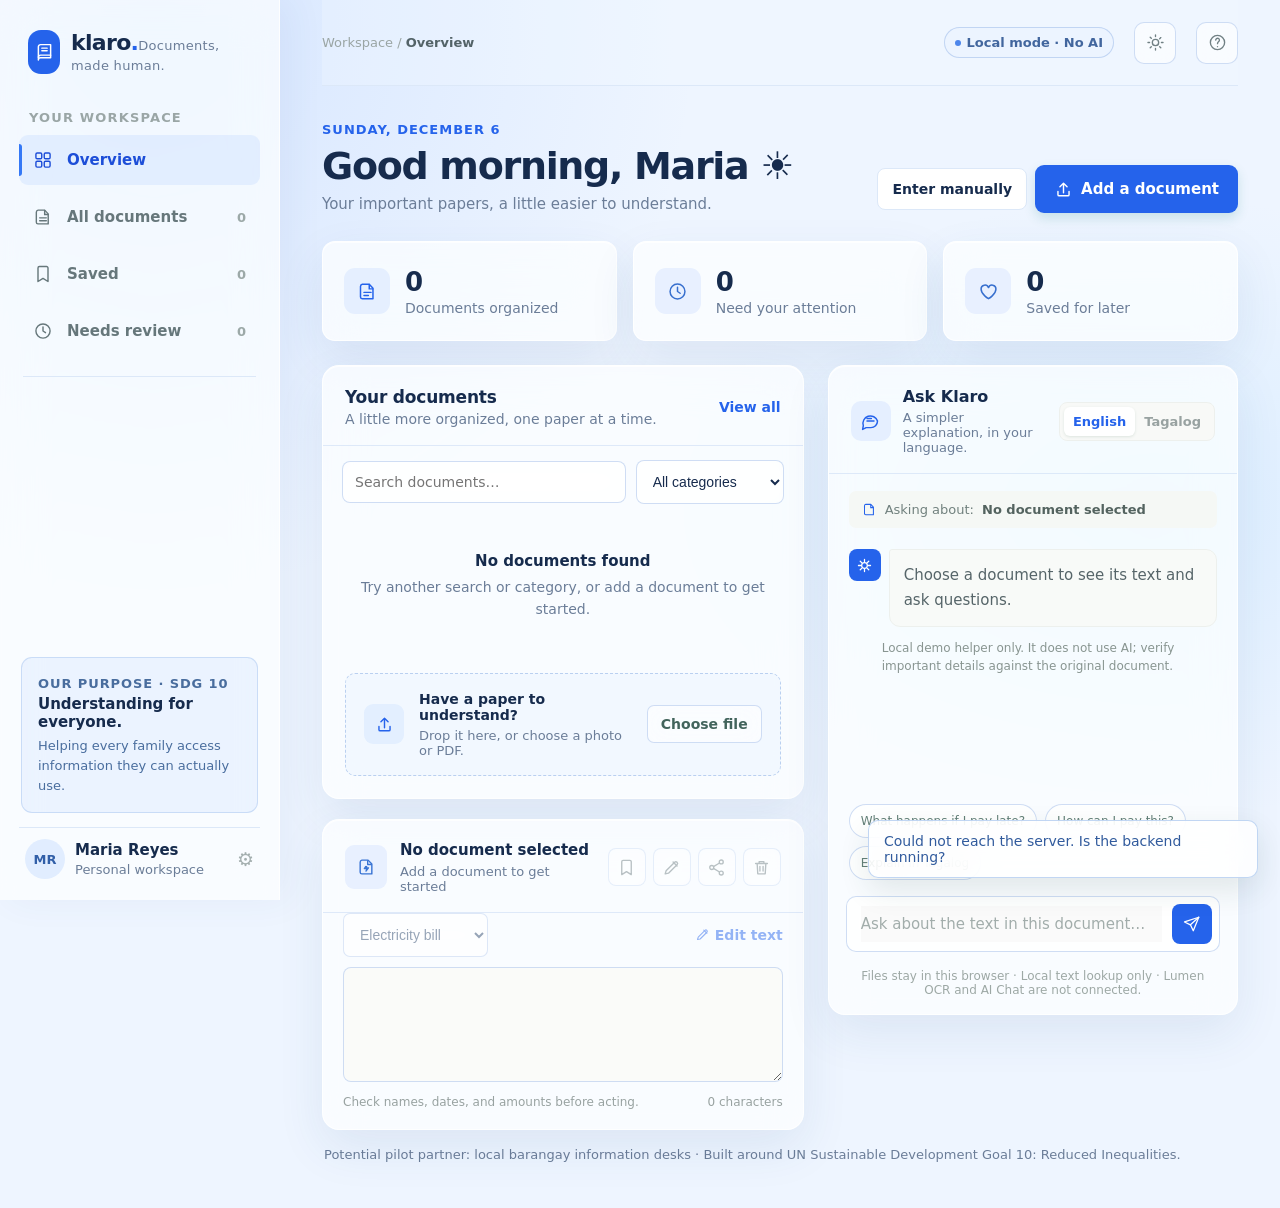
==== backend/src/main/resources/static/index.html @ 4cce403b "read uploaded receipts with Lumen OCR" ====
<!doctype html>
<html lang="en">
<head>
  <meta charset="utf-8">
  <meta name="viewport" content="width=device-width, initial-scale=1">
  <meta name="theme-color" content="#eef5ff">
  <title>Klaro — make every document make sense</title>
  <link rel="stylesheet" href="styles.css">
</head>
<body>
  <div class="app-shell">
    <aside class="sidebar" aria-label="Main navigation">
      <a class="brand" href="#" aria-label="Klaro home">
        <span class="brand-mark" aria-hidden="true">
          <svg width="21" height="21" viewBox="0 0 24 24" fill="none"><path d="M5 5.5A2.5 2.5 0 0 1 7.5 3H19v15H7.5A2.5 2.5 0 0 0 5 20.5v-15Z" stroke="currentColor" stroke-width="1.7" stroke-linejoin="round"/><path d="M5 17.5A2.5 2.5 0 0 1 7.5 15H19M9 7h6M9 10h6" stroke="currentColor" stroke-width="1.7" stroke-linecap="round"/></svg>
        </span>
        <span class="brand-copy"><span class="brand-name">klaro<span>.</span></span><span class="brand-tag">Documents, made human.</span></span>
      </a>
      <p class="workspace-label">Your workspace</p>
      <nav class="nav" aria-label="Workspace navigation">
        <button type="button" class="nav-item active" data-view="Overview" data-route="overview" aria-label="Overview" title="Overview" aria-current="page"><svg viewBox="0 0 24 24" fill="none" aria-hidden="true"><rect x="3.5" y="3.5" width="7" height="7" rx="1.5" stroke="currentColor" stroke-width="1.7"/><rect x="13.5" y="3.5" width="7" height="7" rx="1.5" stroke="currentColor" stroke-width="1.7"/><rect x="3.5" y="13.5" width="7" height="7" rx="1.5" stroke="currentColor" stroke-width="1.7"/><rect x="13.5" y="13.5" width="7" height="7" rx="1.5" stroke="currentColor" stroke-width="1.7"/></svg><span class="nav-label">Overview</span></button>
        <button type="button" class="nav-item" data-view="All documents" data-route="documents" aria-label="All documents" title="All documents"><svg viewBox="0 0 24 24" fill="none" aria-hidden="true"><path d="M6 3.75h8l4.25 4.5v12H6a2 2 0 0 1-2-2v-12a2.5 2.5 0 0 1 2-2.5Z" stroke="currentColor" stroke-width="1.7" stroke-linejoin="round"/><path d="M14 4v5h4M8 13h8M8 16.5h8" stroke="currentColor" stroke-width="1.7" stroke-linecap="round"/></svg><span class="nav-label">All documents</span><span class="nav-count" id="nav-count">4</span></button>
        <button type="button" class="nav-item" data-view="Saved" data-route="saved" aria-label="Saved documents" title="Saved documents"><svg viewBox="0 0 24 24" fill="none" aria-hidden="true"><path d="M6 4.75A1.75 1.75 0 0 1 7.75 3h8.5A1.75 1.75 0 0 1 18 4.75V21l-6-3.75L6 21V4.75Z" stroke="currentColor" stroke-width="1.7" stroke-linejoin="round"/></svg><span class="nav-label">Saved</span><span class="nav-count" id="saved-nav-count">0</span></button>
        <button type="button" class="nav-item" data-view="Needs review" data-route="review" aria-label="Documents needing review" title="Needs review"><svg viewBox="0 0 24 24" fill="none" aria-hidden="true"><circle cx="12" cy="12" r="8.5" stroke="currentColor" stroke-width="1.7"/><path d="M12 7v5l3 2" stroke="currentColor" stroke-width="1.7" stroke-linecap="round" stroke-linejoin="round"/></svg><span class="nav-label">Needs review</span><span class="nav-count" id="review-nav-count">1</span></button>
      </nav>
      <div class="sidebar-divider"></div>
      <div class="sidebar-spacer"></div>
      <div class="sdg-card"><p class="sdg-kicker">Our purpose · SDG 10</p><strong>Understanding for everyone.</strong><p>Helping every family access information they can actually use.</p></div>
      <button class="profile" id="profile-button" type="button" aria-label="Local storage and privacy settings" title="Local storage and privacy settings">
        <div class="avatar" aria-hidden="true">MR</div>
        <div class="profile-copy"><div class="profile-name">Maria Reyes</div><div class="profile-caption">Personal workspace</div></div>
        <span class="profile-more" aria-hidden="true">⚙</span>
      </button>
    </aside>

    <main class="main">
      <header class="topbar">
        <div class="breadcrumbs">Workspace <span aria-hidden="true">/</span> <b id="breadcrumb-current">Overview</b></div>
        <div class="top-actions">
          <span class="demo-badge"><span class="demo-dot"></span> Local mode · No AI</span>
          <button class="icon-button" id="theme-toggle" aria-label="Switch to dark mode" title="Switch to dark mode">
            <svg class="theme-icon moon-icon" viewBox="0 0 24 24" fill="none" aria-hidden="true"><path d="M20.2 15.1A8.5 8.5 0 0 1 8.9 3.8 8.5 8.5 0 1 0 20.2 15.1Z" stroke="currentColor" stroke-width="1.7" stroke-linecap="round" stroke-linejoin="round"/></svg>
            <svg class="theme-icon sun-icon" viewBox="0 0 24 24" fill="none" aria-hidden="true"><circle cx="12" cy="12" r="4" stroke="currentColor" stroke-width="1.7"/><path d="M12 2.5v2m0 15v2m9.5-9.5h-2m-15 0h-2m16.2-6.2-1.4 1.4M6.7 17.3l-1.4 1.4m13.4 0-1.4-1.4M6.7 6.7 5.3 5.3" stroke="currentColor" stroke-width="1.7" stroke-linecap="round"/></svg>
          </button>
          <button class="icon-button" id="help-button" aria-label="Help and information" title="About this demo">
            <svg viewBox="0 0 24 24" fill="none"><circle cx="12" cy="12" r="9" stroke="currentColor" stroke-width="1.7"/><path d="M9.7 9a2.35 2.35 0 1 1 3.9 1.77c-1.1.96-1.6 1.36-1.6 2.73M12 17.2v.1" stroke="currentColor" stroke-width="1.7" stroke-linecap="round"/></svg>
          </button>
        </div>
      </header>

      <div class="content">
        <section class="welcome">
          <div>
            <p class="eyebrow" id="today-label"></p>
            <h1><span id="greeting-text">Welcome back, Maria</span> <span id="greeting-icon" aria-hidden="true">☀️</span></h1>
            <p class="welcome-copy">Your important papers, a little easier to understand.</p>
          </div>
          <div class="welcome-actions">
            <button class="secondary-button" id="manual-entry-open" type="button">Enter manually</button>
            <button class="primary-button" id="upload-top"><svg viewBox="0 0 24 24" fill="none"><path d="M12 16V4m0 0L7.5 8.5M12 4l4.5 4.5M5 14.5v4A1.5 1.5 0 0 0 6.5 20h11a1.5 1.5 0 0 0 1.5-1.5v-4" stroke="currentColor" stroke-width="1.8" stroke-linecap="round" stroke-linejoin="round"/></svg> Add a document</button>
          </div>
        </section>

        <section class="page-header" id="page-header" hidden aria-labelledby="page-title">
          <div class="page-heading">
            <p class="eyebrow" id="page-kicker">Your workspace</p>
            <h1 id="page-title">All documents</h1>
            <p class="page-description" id="page-description"></p>
          </div>
          <button class="primary-button page-header-action" id="page-upload" type="button"><svg viewBox="0 0 24 24" fill="none" aria-hidden="true"><path d="M12 16V4m0 0L7.5 8.5M12 4l4.5 4.5M5 14.5v4A1.5 1.5 0 0 0 6.5 20h11a1.5 1.5 0 0 0 1.5-1.5v-4" stroke="currentColor" stroke-width="1.8" stroke-linecap="round" stroke-linejoin="round"/></svg> Add document</button>
        </section>

        <section class="overview" id="overview-stats" aria-label="Document overview">
          <button type="button" class="stat-card" data-stat-view="All documents" aria-label="Show all documents"><div class="stat-icon"><svg viewBox="0 0 24 24" fill="none"><path d="M6 3.75h8l4.25 4.5v12H6a2 2 0 0 1-2-2v-12a2.5 2.5 0 0 1 2-2.5Z" stroke="currentColor" stroke-width="1.7" stroke-linejoin="round"/><path d="M14 4v5h4M8 13h8M8 16.5h5" stroke="currentColor" stroke-width="1.7" stroke-linecap="round"/></svg></div><div><div class="stat-number" id="stat-documents">4</div><div class="stat-label">Documents organized</div></div></button>
          <button type="button" class="stat-card" data-stat-view="Needs review" aria-label="Show documents needing review"><div class="stat-icon amber"><svg viewBox="0 0 24 24" fill="none"><circle cx="12" cy="12" r="8.5" stroke="currentColor" stroke-width="1.7"/><path d="M12 7v5l3 2" stroke="currentColor" stroke-width="1.7" stroke-linecap="round" stroke-linejoin="round"/></svg></div><div><div class="stat-number" id="stat-review">1</div><div class="stat-label">Need your attention</div></div></button>
          <button type="button" class="stat-card" data-stat-view="Saved" aria-label="Show saved documents"><div class="stat-icon rose"><svg viewBox="0 0 24 24" fill="none"><path d="M12 20.25s-8.5-4.9-8.5-11.1a4.4 4.4 0 0 1 8.5-1.6 4.4 4.4 0 0 1 8.5 1.6c0 6.2-8.5 11.1-8.5 11.1Z" stroke="currentColor" stroke-width="1.7" stroke-linejoin="round"/></svg></div><div><div class="stat-number" id="stat-saved">0</div><div class="stat-label">Saved for later</div></div></button>
        </section>

        <div class="workspace" id="workspace" data-view="Overview">
          <section aria-label="Your recent documents">
            <article class="panel">
              <div class="panel-header">
                <div><h2 class="panel-title" id="list-title">Your documents</h2><p class="panel-subtitle" id="list-subtitle">A little more organized, one paper at a time.</p></div>
                <button class="text-button" id="view-all">Clear filters <span aria-hidden="true">↺</span></button>
              </div>
              <div class="document-tools">
                <label class="visually-hidden" for="document-search">Search your documents</label>
                <input class="document-search" id="document-search" type="search" placeholder="Search documents…">
                <label class="visually-hidden" for="category-filter">Filter by category</label>
                <select class="category-filter" id="category-filter"><option value="">All categories</option><option>Electricity bill</option><option>School form</option><option>Medical note</option><option>Barangay notice</option><option>Other</option></select>
              </div>
              <div class="document-list" id="document-list">
                <button class="document-row selected" data-document="electric" aria-pressed="true">
                  <span class="file-icon"><svg viewBox="0 0 24 24" fill="none"><path d="M7 3.75h7.5L19 8.5v11.75H7A2 2 0 0 1 5 18.25v-12a2.5 2.5 0 0 1 2-2.5Z" stroke="currentColor" stroke-width="1.7" stroke-linejoin="round"/><path d="M14 4v5h5M12 11l-2 3h3l-1 3 3-4h-3l1-2" stroke="currentColor" stroke-width="1.6" stroke-linejoin="round"/></svg></span>
                  <span class="document-main"><span class="document-name">Meralco_bill_Oct.pdf</span><span class="document-meta">Electricity bill · Oct 28, 2026</span></span>
                  <span class="doc-status"><svg viewBox="0 0 16 16" fill="none"><path d="m3.5 8 3 3 6-6" stroke="currentColor" stroke-width="1.7" stroke-linecap="round" stroke-linejoin="round"/></svg> Understood</span>
                </button>
                <button class="document-row" data-document="school" aria-pressed="false">
                  <span class="file-icon blue"><svg viewBox="0 0 24 24" fill="none"><path d="M7 3.75h7.5L19 8.5v11.75H7A2 2 0 0 1 5 18.25v-12a2.5 2.5 0 0 1 2-2.5Z" stroke="currentColor" stroke-width="1.7" stroke-linejoin="round"/><path d="M14 4v5h5M8.5 12.5h7M8.5 16h7" stroke="currentColor" stroke-width="1.6" stroke-linecap="round"/></svg></span>
                  <span class="document-main"><span class="document-name">School_enrollment_form.jpg</span><span class="document-meta">School form · Oct 21, 2026</span></span>
                  <span class="doc-status pending">Review text</span>
                </button>
                <button class="document-row" data-document="medicine" aria-pressed="false">
                  <span class="file-icon gold"><svg viewBox="0 0 24 24" fill="none"><path d="M7 3.75h7.5L19 8.5v11.75H7A2 2 0 0 1 5 18.25v-12a2.5 2.5 0 0 1 2-2.5Z" stroke="currentColor" stroke-width="1.7" stroke-linejoin="round"/><path d="M14 4v5h5M12 11v6M9 14h6" stroke="currentColor" stroke-width="1.6" stroke-linecap="round"/></svg></span>
                  <span class="document-main"><span class="document-name">Reseta_Nanay.jpg</span><span class="document-meta">Medical note · Oct 17, 2026</span></span>
                  <span class="doc-status"><svg viewBox="0 0 16 16" fill="none"><path d="m3.5 8 3 3 6-6" stroke="currentColor" stroke-width="1.7" stroke-linecap="round" stroke-linejoin="round"/></svg> Understood</span>
                </button>
                <button class="document-row" data-document="barangay" aria-pressed="false">
                  <span class="file-icon green"><svg viewBox="0 0 24 24" fill="none"><path d="M7 3.75h7.5L19 8.5v11.75H7A2 2 0 0 1 5 18.25v-12a2.5 2.5 0 0 1 2-2.5Z" stroke="currentColor" stroke-width="1.7" stroke-linejoin="round"/><path d="M14 4v5h5M8.5 12.5h7M8.5 16h7" stroke="currentColor" stroke-width="1.6" stroke-linecap="round"/></svg></span>
                  <span class="document-main"><span class="document-name">Barangay_clearance_requirements.pdf</span><span class="document-meta">Barangay notice · Oct 12, 2026</span></span>
                  <span class="doc-status"><svg viewBox="0 0 16 16" fill="none"><path d="m3.5 8 3 3 6-6" stroke="currentColor" stroke-width="1.7" stroke-linecap="round" stroke-linejoin="round"/></svg> Understood</span>
                </button>
              </div>
              <div class="upload-box" id="drop-zone">
                <span class="upload-symbol"><svg viewBox="0 0 24 24" fill="none"><path d="M12 16V4m0 0L7.5 8.5M12 4l4.5 4.5M5 14.5v4A1.5 1.5 0 0 0 6.5 20h11a1.5 1.5 0 0 0 1.5-1.5v-4" stroke="currentColor" stroke-width="1.8" stroke-linecap="round" stroke-linejoin="round"/></svg></span>
                <span class="upload-copy"><strong>Have a paper to understand?</strong><span>Drop it here, or choose a photo or PDF.</span></span>
                <button class="small-button" id="choose-file">Choose file</button>
                <input class="visually-hidden" id="file-input" type="file" accept="image/*,.pdf,application/pdf,.txt,text/plain">
              </div>
            </article>

            <article class="panel detail-card">
              <div class="panel-header">
                <div class="detail-heading"><span class="file-icon"><svg viewBox="0 0 24 24" fill="none"><path d="M7 3.75h7.5L19 8.5v11.75H7A2 2 0 0 1 5 18.25v-12a2.5 2.5 0 0 1 2-2.5Z" stroke="currentColor" stroke-width="1.7" stroke-linejoin="round"/><path d="M14 4v5h5M12 11l-2 3h3l-1 3 3-4h-3l1-2" stroke="currentColor" stroke-width="1.6" stroke-linejoin="round"/></svg></span><span><span class="detail-title" id="detail-title">Meralco_bill_Oct.pdf</span><span class="detail-kind" id="detail-kind">Electricity bill · Added Oct 28</span></span></div>
                <div class="detail-actions">
                  <button class="icon-button" id="save-doc" aria-label="Save document" title="Save document"><svg viewBox="0 0 24 24" fill="none"><path d="M6 4.75A1.75 1.75 0 0 1 7.75 3h8.5A1.75 1.75 0 0 1 18 4.75V21l-6-3.75L6 21V4.75Z" stroke="currentColor" stroke-width="1.7" stroke-linejoin="round"/></svg></button>
                  <button class="icon-button" id="rename-doc" aria-label="Rename document" title="Rename document"><svg viewBox="0 0 24 24" fill="none"><path d="m14 5 5 5M4 20l4.2-.8L19 8.4a2.1 2.1 0 0 0-3-3L5.2 16.2 4 20Z" stroke="currentColor" stroke-width="1.7" stroke-linecap="round" stroke-linejoin="round"/></svg></button>
                  <button class="icon-button" id="share-doc" aria-label="Share document" title="Share document"><svg viewBox="0 0 24 24" fill="none"><circle cx="18" cy="5" r="2.5" stroke="currentColor" stroke-width="1.7"/><circle cx="6" cy="12" r="2.5" stroke="currentColor" stroke-width="1.7"/><circle cx="18" cy="19" r="2.5" stroke="currentColor" stroke-width="1.7"/><path d="m8.2 10.8 7.6-4.5M8.2 13.2l7.6 4.5" stroke="currentColor" stroke-width="1.7"/></svg></button>
                  <button class="icon-button" id="delete-doc" aria-label="Delete document" title="Delete document"><svg viewBox="0 0 24 24" fill="none"><path d="M4.5 7h15M9 7V4.5h6V7m2.5 0-.8 13H7.3L6.5 7m3.5 3.5v6m4-6v6" stroke="currentColor" stroke-width="1.7" stroke-linecap="round" stroke-linejoin="round"/></svg></button>
                </div>
              </div>
              <div class="doc-preview" id="sample-preview" aria-label="Sample electricity bill preview">
                <div class="doc-caption"><span>Document preview</span><span class="review-tag"><svg viewBox="0 0 16 16" fill="none"><path d="m3.5 8 3 3 6-6" stroke="currentColor" stroke-width="1.7" stroke-linecap="round" stroke-linejoin="round"/></svg> Text checked</span></div>
                <div class="paper-brand">MERALCO</div>
                <div class="paper-title">Statement of Account</div>
                <div class="paper-subtitle">Residential service · Billing period Oct 01–Oct 28, 2026</div>
                <div class="paper-rule"></div>
                <div class="paper-row"><span>Account name</span><strong>Maria Reyes</strong></div>
                <div class="paper-row"><span>Service address</span><strong>Quezon City, Metro Manila</strong></div>
                <div class="paper-row"><span>Due date</span><strong>November 18, 2026</strong></div>
                <div class="paper-rule"></div>
                <div class="paper-subtitle">Total amount due</div>
                <div class="paper-amount">₱2,486.50</div>
                <div class="paper-note">Please pay on or before the due date to avoid a late payment charge.</div>
              </div>
              <div class="file-preview" id="file-preview"></div>
              <div class="extracted">
                <div class="extracted-head"><label class="visually-hidden" for="doc-category">Document category</label><select class="category-editor" id="doc-category"><option>Electricity bill</option><option>School form</option><option>Medical note</option><option>Barangay notice</option><option>Other</option></select><button class="edit-button" id="edit-ocr"><svg viewBox="0 0 24 24" fill="none"><path d="m14 5 5 5M4 20l4.2-.8L19 8.4a2.1 2.1 0 0 0-3-3L5.2 16.2 4 20Z" stroke="currentColor" stroke-width="1.7" stroke-linecap="round" stroke-linejoin="round"/></svg> Edit text</button></div>
                <textarea class="ocr-text" id="ocr-text" readonly aria-label="Extracted document text">Meralco — Statement of Account
Billing period: Oct 01–Oct 28, 2026
Total amount due: ₱2,486.50
Payment due: November 18, 2026
Account holder: Maria Reyes, Quezon City</textarea>
                <div class="ocr-footer"><span>Check names, dates, and amounts before acting.</span><span id="char-count">143 characters</span></div>
              </div>
            </article>
          </section>

          <section aria-label="Ask about this document">
            <article class="panel chat-card">
              <div class="panel-header">
                <div class="chat-heading"><span class="chat-header-icon"><svg viewBox="0 0 24 24" fill="none"><path d="M20 11.5a7.5 7.5 0 0 1-7.5 7.5H7l-4 2 .8-4.2A7.5 7.5 0 1 1 20 11.5Z" stroke="currentColor" stroke-width="1.7" stroke-linejoin="round"/><path d="M8 11.5h8M8 8.5h5" stroke="currentColor" stroke-width="1.7" stroke-linecap="round"/></svg></span><span><span class="chat-title">Ask Klaro</span><span class="chat-caption">A simpler explanation, in your language.</span></span></div>
                <div class="language-switch" role="group" aria-label="Answer language"><button class="active" data-language="en" aria-pressed="true">English</button><button data-language="tl" aria-pressed="false">Tagalog</button></div>
              </div>
              <div class="chat-context"><svg viewBox="0 0 24 24" fill="none"><path d="M6 3.75h8l4.25 4.5v12H6a2 2 0 0 1-2-2v-12a2.5 2.5 0 0 1 2-2.5Z" stroke="currentColor" stroke-width="1.7" stroke-linejoin="round"/><path d="M14 4v5h4" stroke="currentColor" stroke-width="1.7"/></svg> Asking about: <strong id="chat-document">Meralco_bill_Oct.pdf</strong></div>
              <div class="chat-messages" id="chat-messages" aria-live="polite">
                <div class="assistant-row"><span class="mini-assistant"><svg viewBox="0 0 24 24" fill="none"><path d="M12 3.5v3M12 17.5v3M3.5 12h3M17.5 12h3M6 6l2 2m8 8 2 2m0-12-2 2m-8 8-2 2" stroke="currentColor" stroke-width="1.8" stroke-linecap="round"/><circle cx="12" cy="12" r="4" stroke="currentColor" stroke-width="1.8"/></svg></span><div class="message" id="greeting-message"><strong>Here’s the short version:</strong> Your electricity bill is <strong>₱2,486.50</strong>, and it needs to be paid by <strong>November 18</strong>.<ul><li>Pay by the due date to avoid a late charge.</li><li>If the amount looks wrong, compare it with your meter reading or contact Meralco.</li></ul><div class="message-time">Based on the text we read · 9:42 AM</div></div></div>
                <div class="confidence-note"><svg viewBox="0 0 16 16" fill="none"><circle cx="8" cy="8" r="6.25" stroke="currentColor" stroke-width="1.3"/><path d="M8 7v3.5M8 5.1v.1" stroke="currentColor" stroke-width="1.4" stroke-linecap="round"/></svg><span>AI can make mistakes. Check the original document before paying or sharing personal information.</span></div>
              </div>
              <div class="suggestions" id="suggestions"><button class="suggestion">What happens if I pay late?</button><button class="suggestion">How can I pay this?</button><button class="suggestion">Explain in Tagalog</button></div>
              <form class="chat-form" id="chat-form">
                <label class="visually-hidden" for="chat-input">Ask a question about this document</label>
                <input class="chat-input" id="chat-input" type="text" placeholder="Ask anything about this document…" autocomplete="off">
                <button class="send-button" type="submit" aria-label="Send question"><svg viewBox="0 0 24 24" fill="none"><path d="m21 3-7.3 18-3.8-7.9L2 9.3 21 3Z" stroke="currentColor" stroke-width="1.7" stroke-linejoin="round"/><path d="M9.9 13.1 21 3" stroke="currentColor" stroke-width="1.7" stroke-linecap="round"/></svg></button>
              </form>
              <p class="privacy-note">Files stay in this browser · Local text lookup only · Lumen OCR and AI Chat are not connected.</p>
            </article>
          </section>
        </div>
        <p class="purpose-note">Potential pilot partner: local barangay information desks · Built around UN Sustainable Development Goal 10: Reduced Inequalities.</p>
      </div>
    </main>
  </div>
  <dialog class="settings-dialog" id="settings-dialog" aria-labelledby="settings-title">
    <div class="settings-content">
      <button class="dialog-close" id="settings-close" type="button" aria-label="Close settings">×</button>
      <h2 class="settings-title" id="settings-title">Your privacy & settings</h2>
      <p class="settings-description">Klaro is running locally in this browser. You control what stays on this device.</p>
      <div class="settings-section"><strong>Local document library</strong><p id="storage-summary">Your documents and corrections are saved in this browser only. They are not synced to another device.</p></div>
      <div class="settings-section"><strong>AI services</strong><p>Lumen OCR and Lumen AI Chat are not connected. Uploaded photos and PDFs are previewed locally; they are not automatically read.</p></div>
      <div class="settings-actions">
        <button class="secondary-button" id="settings-theme" type="button">Switch theme</button>
        <button class="secondary-button danger" id="clear-library" type="button">Delete all local documents</button>
        <button class="secondary-button" id="settings-done" type="button">Done</button>
      </div>
    </div>
  </dialog>
  <!-- Manual entry: type in a receipt or bill and save it to the backend (see manual-entry.js) -->
  <dialog class="settings-dialog" id="entry-dialog" aria-labelledby="entry-title">
    <div class="settings-content">
      <button class="dialog-close" id="entry-close" type="button" aria-label="Close">×</button>
      <h2 class="settings-title" id="entry-title">Enter a document</h2>
      <p class="entry-note" id="entry-note" role="status" hidden></p>
      <form class="entry-form" id="entry-form" novalidate>
        <label>Type
          <select name="type">
            <option value="receipt">Receipt</option>
            <option value="bill">Utility bill</option>
          </select>
        </label>
        <label>Merchant or provider
          <input name="merchant" type="text" required autocomplete="off">
        </label>
        <label><span id="entry-date-label">Date</span>
          <input name="date" type="date" required>
        </label>
        <label>Amount (PHP)
          <input name="amount" type="number" min="0.01" step="0.01" required inputmode="decimal">
        </label>
        <fieldset id="entry-receipt-fields">
          <label>Category
            <select name="category" required></select>
          </label>
        </fieldset>
        <fieldset id="entry-bill-fields" hidden disabled>
          <label>Bill type
            <select name="billType">
              <option value="electricity">Electricity</option>
              <option value="water">Water</option>
              <option value="internet">Internet</option>
              <option value="other">Other</option>
            </select>
          </label>
          <label class="entry-check"><input name="paid" type="checkbox"> Already paid</label>
        </fieldset>
        <p class="entry-error" id="entry-error" role="alert" hidden></p>
        <div class="settings-actions">
          <button class="primary-button" type="submit">Save</button>
          <button class="secondary-button" id="entry-cancel" type="button">Cancel</button>
        </div>
      </form>
    </div>
  </dialog>
  <div class="toast" id="toast" role="status" aria-live="polite"></div>

  <script src="app.js"></script>
  <script src="manual-entry.js"></script>
</body>
</html>
---- backend/src/main/resources/static/styles.css ----
:root {
      color-scheme: light;
      --ink: #162b4d;
      --muted: #6b7d98;
      --line: #dce8f8;
      --paper: #fff;
      --canvas: #eef5ff;
      --teal: #2563eb;
      --teal-dark: #1d4ed8;
      --teal-soft: #e5efff;
      --surface-soft: #f5f8ff;
      --surface-hover: #edf4ff;
      --text-soft: #4a6080;
      --text-subtle: #8799b2;
      --border-soft: #e1eaf8;
      --lime: #d7ed9f;
      --coral: #f08c72;
      --yellow: #f5cd70;
      --shadow: 0 18px 48px rgba(35, 75, 135, .11);
      font-family: Inter, ui-sans-serif, system-ui, -apple-system, BlinkMacSystemFont, "Segoe UI", sans-serif;
    }

    * { box-sizing: border-box; }
    body { margin: 0; min-width: 320px; background: var(--canvas); color: var(--ink); }
    button, input, textarea { font: inherit; }
    button { cursor: pointer; }
    .app-shell { display: grid; grid-template-columns: 254px minmax(0, 1fr); min-height: 100vh; align-items: start; }
    .sidebar { position: sticky; top: 0; display: flex; height: 100vh; min-height: 590px; flex-direction: column; overflow-y: auto; padding: 25px 16px 16px; background: #fff; border-right: 1px solid var(--line); }
    .brand { display: flex; align-items: center; gap: 11px; padding: 0 9px; color: var(--ink); text-decoration: none; }
    .brand-mark { display: grid; width: 38px; height: 38px; place-items: center; border-radius: 13px; background: var(--teal); color: white; }
    .brand-name { font-size: 19px; font-weight: 780; letter-spacing: -.7px; }
    .brand-name span { color: var(--teal); }
    .brand-tag { margin: 3px 0 0; color: var(--muted); font-size: 10px; letter-spacing: .3px; }
    .workspace-label { margin: 32px 10px 10px; color: #9aa6a6; font-size: 10px; font-weight: 750; letter-spacing: 1.15px; text-transform: uppercase; }
    .nav { display: grid; gap: 4px; }
    .nav-item { position: relative; display: flex; width: 100%; min-height: 42px; align-items: center; gap: 12px; padding: 10px 12px; border: 0; border-radius: 9px; background: transparent; color: #66777b; text-align: left; font-size: 12px; font-weight: 620; transition: background .16s, color .16s; }
    .nav-item:hover { background: #f3f7f5; color: var(--ink); }
    .nav-item.active { background: var(--teal-soft); color: var(--teal-dark); font-weight: 720; }
    .nav-item.active::before { position: absolute; top: 9px; bottom: 9px; left: 0; width: 3px; border-radius: 0 4px 4px 0; background: var(--teal); content: ""; }
    .nav-item svg { width: 17px; height: 17px; flex: 0 0 auto; }
    .nav-count { margin-left: auto; color: #9ca9a8; font-size: 11px; font-weight: 650; }
    .sidebar-divider { height: 1px; margin: 20px 4px 0; background: var(--line); }
    .sidebar-spacer { flex: 1; }
    .sdg-card { margin: 14px 2px 14px; padding: 13px; border: 1px solid #e8eedb; border-radius: 11px; background: #f5f8ed; }
    .sdg-kicker { margin: 0 0 7px; color: #637a30; font-size: 9px; font-weight: 800; letter-spacing: .9px; text-transform: uppercase; }
    .sdg-card strong { display: block; margin-bottom: 5px; font-size: 12px; }
    .sdg-card p { margin: 0; color: #71805c; font-size: 10px; line-height: 1.55; }
    .profile { display: flex; width: 100%; min-height: 53px; align-items: center; gap: 10px; padding: 10px 6px 0; border: 0; border-top: 1px solid var(--line); background: transparent; color: var(--ink); text-align: left; }
    .profile:hover .profile-more { color: var(--teal); }
    .avatar { display: grid; width: 34px; height: 34px; flex: 0 0 auto; place-items: center; border-radius: 50%; background: #fce6d8; color: #9e5738; font-size: 11px; font-weight: 800; }
    .profile-name { font-size: 11px; font-weight: 730; }
    .profile-caption { margin-top: 3px; color: var(--muted); font-size: 10px; }
    .profile-more { margin-left: auto; color: #a4afaf; font-size: 19px; }
    .purpose-note { margin: 15px 2px 0; color: var(--muted); font-size: 9px; line-height: 1.5; }
    .main { min-width: 0; padding: 0 36px 36px; }
    .topbar { display: flex; height: 77px; align-items: center; justify-content: space-between; border-bottom: 1px solid var(--line); }
    .breadcrumbs { color: #9aa5a4; font-size: 11px; }
    .breadcrumbs b { color: #536368; font-weight: 650; }
    .top-actions { display: flex; align-items: center; gap: 17px; }
    .demo-badge { display: flex; align-items: center; gap: 6px; padding: 7px 10px; border: 1px solid #e8e9df; border-radius: 99px; background: #fffdf6; color: #887546; font-size: 10px; font-weight: 670; }
    .demo-dot { width: 6px; height: 6px; border-radius: 50%; background: #d8aa48; }
    .icon-button { display: grid; width: 35px; height: 35px; place-items: center; border: 1px solid var(--line); border-radius: 10px; background: white; color: #708084; }
    .icon-button svg { width: 16px; height: 16px; }
    .content { max-width: 1380px; margin: 0 auto; }
    .welcome { display: flex; align-items: end; justify-content: space-between; gap: 20px; padding: 29px 0 22px; }
    .page-header { display: flex; min-height: 122px; align-items: center; justify-content: space-between; gap: 18px; padding: 22px 0 21px; border-bottom: 1px solid var(--line); }
    .page-heading { min-width: 0; }
    .page-heading .eyebrow { margin-bottom: 7px; }
    .page-heading h1 { font-size: clamp(24px, 2.5vw, 30px); }
    .page-description { max-width: 580px; margin: 7px 0 0; color: var(--muted); font-size: 11px; line-height: 1.6; }
    .page-header-action { flex: 0 0 auto; }
    .welcome[hidden], .overview[hidden], .page-header[hidden] { display: none; }
    .workspace[data-view="Overview"] { margin-top: 0; }
    .eyebrow { margin: 0 0 7px; color: var(--teal); font-size: 10px; font-weight: 800; letter-spacing: 1px; text-transform: uppercase; }
    h1 { margin: 0; font-size: clamp(24px, 2.5vw, 31px); font-weight: 720; letter-spacing: -1.3px; }
    .welcome-copy { margin: 7px 0 0; color: var(--muted); font-size: 12px; }
    .primary-button { display: inline-flex; align-items: center; justify-content: center; gap: 8px; min-height: 39px; padding: 0 15px; border: 0; border-radius: 9px; background: var(--teal); color: white; font-size: 11px; font-weight: 720; box-shadow: 0 5px 12px rgba(8,124,113,.16); transition: background .2s, transform .2s; }
    .primary-button:hover { transform: translateY(-1px); background: var(--teal-dark); }
    .primary-button svg { width: 15px; height: 15px; }
    .overview { display: grid; grid-template-columns: repeat(3, minmax(0, 1fr)); gap: 13px; margin-bottom: 19px; }
    .stat-card { display: flex; min-height: 82px; align-items: center; gap: 12px; padding: 15px 17px; border: 1px solid var(--line); border-radius: 13px; background: white; color: var(--ink); text-align: left; transition: border-color .16s, transform .16s, box-shadow .16s; }
    button.stat-card:hover { transform: translateY(-2px); border-color: #b6d6c9; box-shadow: var(--shadow); }
    .stat-icon { display: grid; width: 38px; height: 38px; flex: 0 0 auto; place-items: center; border-radius: 11px; background: var(--teal-soft); color: var(--teal); }
    .stat-icon.amber { background: #fff3dc; color: #b9852d; }
    .stat-icon.rose { background: #fff0ea; color: #d77b5d; }
    .stat-icon svg { width: 18px; height: 18px; }
    .stat-number { font-size: 21px; font-weight: 750; letter-spacing: -.8px; }
    .stat-label { margin-top: 3px; color: var(--muted); font-size: 10px; }
    .workspace { display: grid; grid-template-columns: minmax(0, 1.1fr) minmax(315px, .9fr); gap: 18px; align-items: start; }
    .panel { min-width: 0; overflow: hidden; border: 1px solid var(--line); border-radius: 14px; background: white; box-shadow: var(--shadow); }
    .panel-header { display: flex; align-items: center; justify-content: space-between; gap: 12px; padding: 17px 18px 14px; border-bottom: 1px solid #f0f2ef; }
    .panel-title { margin: 0; font-size: 13px; font-weight: 730; letter-spacing: -.2px; }
    .panel-subtitle { margin: 4px 0 0; color: var(--muted); font-size: 10px; }
    .view-title { color: var(--teal); font-weight: 760; }
    .text-button { padding: 5px 0; border: 0; background: transparent; color: var(--teal); font-size: 10px; font-weight: 730; }
    .document-list { padding: 7px 10px 9px; }
    .document-tools { display: flex; align-items: center; gap: 8px; padding: 10px 16px 3px; }
    .document-search { min-width: 0; flex: 1; padding: 9px 10px; border: 1px solid var(--line); border-radius: 8px; outline: none; background: var(--paper); color: var(--ink); font-size: 10px; }
    .document-search:focus, .category-filter:focus { border-color: #9cc9bb; box-shadow: 0 0 0 3px #eaf5f1; }
    .category-filter { max-width: 142px; padding: 9px 8px; border: 1px solid var(--line); border-radius: 8px; outline: none; background: var(--paper); color: var(--ink); font-size: 9px; }
    .document-row { cursor: pointer; }
    .document-row { display: flex; align-items: center; gap: 11px; padding: 11px 8px; border: 0; border-bottom: 1px solid #f1f3f0; border-radius: 8px; background: transparent; text-align: left; width: 100%; }
    .document-row:last-child { border-bottom-color: transparent; }
    .document-row:hover, .document-row.selected { background: #f5f9f6; }
    .file-icon { display: grid; width: 37px; height: 41px; flex: 0 0 auto; place-items: center; border-radius: 9px; background: #fff0e9; color: #d4775d; }
    .file-icon.blue { background: #edf2ff; color: #697db3; }
    .file-icon.gold { background: #fff5dc; color: #b5862b; }
    .file-icon.green { background: #e9f5ed; color: #548d65; }
    .file-icon svg { width: 17px; height: 17px; }
    .document-main { min-width: 0; flex: 1; }
    .document-name { display: block; overflow: hidden; color: #304249; font-size: 11px; font-weight: 680; text-overflow: ellipsis; white-space: nowrap; }
    .document-meta { display: block; margin-top: 4px; color: #95a1a1; font-size: 9px; }
    .doc-status { display: inline-flex; align-items: center; gap: 5px; padding: 5px 7px; border-radius: 99px; background: #edf7f0; color: #518261; font-size: 9px; font-weight: 700; white-space: nowrap; }
    .doc-status.pending { background: #fff5df; color: #a87b2c; }
    .doc-status svg { width: 11px; height: 11px; }
    .upload-box { display: flex; align-items: center; gap: 12px; margin: 7px 18px 17px; padding: 13px 14px; border: 1px dashed #c9d8d1; border-radius: 10px; background: #f8fbf8; transition: background .2s, border-color .2s; }
    .upload-box.dragging { border-color: var(--teal); background: #edf8f4; }
    .upload-symbol { display: grid; width: 32px; height: 32px; flex: 0 0 auto; place-items: center; border-radius: 9px; background: #e7f2eb; color: var(--teal); }
    .upload-symbol svg { width: 16px; height: 16px; }
    .upload-copy { min-width: 0; flex: 1; }
    .upload-copy strong { display: block; font-size: 10px; font-weight: 710; }
    .upload-copy span { display: block; margin-top: 4px; color: var(--muted); font-size: 9px; }
    .small-button { padding: 7px 10px; border: 1px solid #dfe8e2; border-radius: 7px; background: white; color: #42645c; font-size: 9px; font-weight: 710; white-space: nowrap; }
    .small-button:hover { border-color: var(--teal); color: var(--teal); }
    .detail-card { margin-top: 15px; }
    .detail-heading { display: flex; align-items: center; gap: 10px; min-width: 0; }
    .detail-heading .file-icon { width: 33px; height: 36px; }
    .detail-title { display: block; overflow: hidden; font-size: 11px; font-weight: 700; text-overflow: ellipsis; white-space: nowrap; }
    .detail-kind { display: block; margin-top: 3px; color: var(--muted); font-size: 9px; }
    .detail-actions { display: flex; flex: 0 0 auto; gap: 5px; }
    .detail-actions .icon-button { width: 29px; height: 29px; border-radius: 8px; }
    .file-preview { display: none; margin: 14px 16px; overflow: hidden; border: 1px solid var(--line); border-radius: 9px; background: var(--surface-soft); }
    .file-preview.visible { display: block; }
    .file-preview img { display: block; max-width: 100%; max-height: 480px; margin: 0 auto; object-fit: contain; }
    .file-preview iframe { display: block; width: 100%; height: 480px; border: 0; background: white; }
    .empty-state { padding: 24px 12px; color: var(--muted); font-size: 10px; line-height: 1.6; text-align: center; }
    .empty-state strong { display: block; margin-bottom: 3px; color: var(--ink); font-size: 11px; }
    .doc-preview { margin: 14px 16px; padding: 15px 17px; border: 1px solid #edf0ea; border-radius: 9px; background: #fbfaf6; }
    .doc-caption { display: flex; align-items: center; justify-content: space-between; margin-bottom: 12px; color: #9b9380; font-size: 8px; font-weight: 750; letter-spacing: .8px; text-transform: uppercase; }
    .review-tag { display: flex; align-items: center; gap: 4px; color: var(--teal); font-size: 8px; font-weight: 750; letter-spacing: 0; text-transform: none; }
    .review-tag svg { width: 11px; height: 11px; }
    .paper-brand { font-family: Georgia, serif; color: #8c7657; font-size: 8px; letter-spacing: 1px; text-align: center; }
    .paper-title { margin: 8px 0 3px; color: #554f43; font-family: Georgia, serif; font-size: 13px; font-weight: 700; text-align: center; }
    .paper-subtitle { color: #9a8e7c; font-family: Georgia, serif; font-size: 8px; text-align: center; }
    .paper-rule { height: 1px; margin: 10px 0; background: #e9e2d5; }
    .paper-row { display: flex; justify-content: space-between; gap: 12px; margin: 7px 0; color: #948a78; font-family: Georgia, serif; font-size: 9px; }
    .paper-row strong { color: #5c554a; font-weight: 700; text-align: right; }
    .paper-amount { margin: 11px 0 3px; color: #584d3d; font-family: Georgia, serif; font-size: 17px; font-weight: 700; text-align: center; }
    .paper-note { color: #8f8475; font-family: Georgia, serif; font-size: 8px; line-height: 1.5; text-align: center; }
    .extracted { padding: 0 16px 16px; }
    .extracted-head { display: flex; align-items: center; justify-content: space-between; gap: 8px; margin: 0 0 8px; }
    .extracted-label { color: #6f7c7c; font-size: 9px; font-weight: 760; }
    .category-editor { max-width: 145px; padding: 6px 7px; border: 1px solid var(--line); border-radius: 7px; background: var(--paper); color: var(--muted); font-size: 9px; }
    .edit-button { display: inline-flex; align-items: center; gap: 5px; padding: 4px 0; border: 0; background: transparent; color: var(--teal); font-size: 9px; font-weight: 720; }
    .edit-button svg { width: 11px; height: 11px; }
    .ocr-text { width: 100%; min-height: 82px; resize: vertical; padding: 9px 10px; border: 1px solid #e9edeb; border-radius: 8px; outline: none; background: #fff; color: #687678; font-size: 9px; line-height: 1.7; }
    .ocr-text:focus { border-color: #9cc9bb; box-shadow: 0 0 0 3px #eaf5f1; }
    .ocr-text[readonly] { background: #fafbf9; }
    .ocr-footer { display: flex; justify-content: space-between; gap: 8px; margin-top: 7px; color: #98a2a1; font-size: 8px; }
    .chat-card { display: flex; min-height: 570px; flex-direction: column; }
    .chat-header-icon { display: grid; width: 32px; height: 32px; flex: 0 0 auto; place-items: center; border-radius: 10px; background: var(--teal-soft); color: var(--teal); }
    .chat-header-icon svg { width: 17px; height: 17px; }
    .chat-heading { display: flex; align-items: center; gap: 9px; }
    .chat-title { display: block; margin: 0; font-size: 12px; font-weight: 730; }
    .chat-caption { display: block; margin-top: 3px; color: var(--muted); font-size: 9px; }
    .language-switch { display: flex; padding: 3px; border: 1px solid #edf0ed; border-radius: 8px; background: #f8f9f7; }
    .language-switch button { padding: 5px 7px; border: 0; border-radius: 6px; background: transparent; color: #98a2a1; font-size: 8px; font-weight: 700; }
    .language-switch button.active { background: white; color: var(--teal); box-shadow: 0 1px 3px #dce4df; }
    .chat-context { display: flex; align-items: center; gap: 6px; margin: 14px 16px 0; padding: 8px 10px; border-radius: 7px; background: #f5f8f5; color: #71817e; font-size: 9px; }
    .chat-context svg { width: 12px; height: 12px; color: var(--teal); }
    .chat-context strong { overflow: hidden; color: #53635f; font-weight: 700; text-overflow: ellipsis; white-space: nowrap; }
    .chat-messages { display: flex; flex: 1; flex-direction: column; gap: 13px; padding: 17px 16px 12px; }
    .assistant-row { display: flex; align-items: flex-start; gap: 8px; }
    .mini-assistant { display: grid; width: 25px; height: 25px; flex: 0 0 auto; place-items: center; border-radius: 8px; background: var(--teal); color: white; }
    .mini-assistant svg { width: 13px; height: 13px; }
    .message { max-width: 94%; padding: 10px 11px; border: 1px solid #edf0ed; border-radius: 3px 11px 11px 11px; background: #f8faf8; color: #566569; font-size: 10px; line-height: 1.65; }
    .message strong { color: #31484b; font-weight: 740; }
    .message ul { margin: 7px 0 0; padding-left: 15px; }
    .message li { margin: 3px 0; }
    .message-time { margin-top: 7px; color: #a1aaaa; font-size: 8px; }
    .confidence-note { display: flex; align-items: start; gap: 6px; margin: -4px 0 0 33px; color: #889591; font-size: 8px; line-height: 1.5; }
    .confidence-note svg { width: 11px; height: 11px; flex: 0 0 auto; color: #ae8b48; }
    .user-message { max-width: 88%; align-self: flex-end; padding: 9px 11px; border-radius: 11px 3px 11px 11px; background: var(--teal); color: white; font-size: 10px; line-height: 1.5; }
    .suggestions { display: flex; flex-wrap: wrap; gap: 6px; padding: 0 16px 12px; }
    .suggestion { padding: 6px 8px; border: 1px solid #e6ece8; border-radius: 99px; background: white; color: #638078; font-size: 8px; transition: border-color .2s, color .2s; }
    .suggestion:hover { border-color: #9acabd; color: var(--teal); }
    .chat-form { display: flex; align-items: center; gap: 8px; margin: 0 13px 13px; padding: 5px 5px 5px 11px; border: 1px solid #e7ece9; border-radius: 10px; background: white; }
    .chat-form:focus-within { border-color: #9cc9bb; box-shadow: 0 0 0 3px #eaf5f1; }
    .chat-input { min-width: 0; flex: 1; padding: 6px 0; border: 0; outline: 0; color: var(--ink); font-size: 10px; }
    .chat-input::placeholder { color: #a2adab; }
    .send-button { display: grid; width: 31px; height: 31px; flex: 0 0 auto; place-items: center; border: 0; border-radius: 8px; background: var(--teal); color: white; }
    .send-button svg { width: 14px; height: 14px; }
    .privacy-note { margin: 0 16px 13px; color: #9da8a5; font-size: 8px; text-align: center; }
    .toast { position: fixed; right: 22px; bottom: 22px; z-index: 4; max-width: min(390px, calc(100vw - 32px)); padding: 12px 15px; border: 1px solid #dbe8df; border-radius: 10px; background: white; color: #45635a; font-size: 11px; box-shadow: 0 12px 30px #1e3e3a1c; opacity: 0; transform: translateY(8px); pointer-events: none; transition: opacity .2s, transform .2s; }
    .toast.show { opacity: 1; transform: translateY(0); }
    .visually-hidden { position: absolute; width: 1px; height: 1px; overflow: hidden; clip: rect(0,0,0,0); white-space: nowrap; }
    .settings-dialog { width: min(460px, calc(100vw - 28px)); padding: 0; border: 1px solid var(--line); border-radius: 16px; background: var(--paper); color: var(--ink); box-shadow: 0 24px 80px #102e2a35; }
    .settings-dialog::backdrop { background: #10252275; backdrop-filter: blur(3px); }
    .settings-content { padding: 22px; }
    .settings-title { margin: 0; font-size: 19px; letter-spacing: -.5px; }
    .settings-description { margin: 7px 0 18px; color: var(--muted); font-size: 11px; line-height: 1.6; }
    .settings-section { padding: 13px 0; border-top: 1px solid var(--line); }
    .settings-section strong { display: block; font-size: 11px; }
    .settings-section p { margin: 5px 0 0; color: var(--muted); font-size: 10px; line-height: 1.6; }
    .settings-actions { display: flex; flex-wrap: wrap; gap: 8px; margin-top: 16px; }
    .secondary-button { min-height: 35px; padding: 0 11px; border: 1px solid var(--line); border-radius: 8px; background: var(--paper); color: var(--ink); font-size: 10px; font-weight: 680; }
    .secondary-button:hover { border-color: #9cc9bb; }
    .secondary-button.danger { color: #b35447; }
    html[data-theme="dark"] .secondary-button.danger { color: #ff9f8d; }
    .dialog-close { float: right; width: 31px; height: 31px; border: 1px solid var(--line); border-radius: 8px; background: var(--paper); color: var(--muted); font-size: 17px; }
    :focus-visible { outline: 3px solid #6ccfba; outline-offset: 2px; }
    button:disabled { cursor: not-allowed; opacity: .48; }

    html[data-theme="dark"] {
      color-scheme: dark;
      --ink: #e8f1ff;
      --muted: #a3b5d3;
      --line: rgba(147, 181, 232, .18);
      --paper: rgba(16, 31, 58, .78);
      --canvas: #091426;
      --teal: #70a5ff;
      --teal-dark: #91b8ff;
      --teal-soft: rgba(50, 93, 160, .28);
      --surface-soft: rgba(21, 40, 72, .68);
      --surface-hover: rgba(45, 80, 135, .35);
      --text-soft: #c4d5ef;
      --text-subtle: #90a7ca;
      --border-soft: rgba(147, 181, 232, .2);
      --shadow: 0 20px 55px rgba(0, 0, 0, .28);
    }
    html[data-theme="dark"] .sidebar,
    html[data-theme="dark"] .stat-card,
    html[data-theme="dark"] .panel,
    html[data-theme="dark"] .icon-button,
    html[data-theme="dark"] .small-button,
    html[data-theme="dark"] .suggestion,
    html[data-theme="dark"] .chat-form { background-color: var(--paper); }
    html[data-theme="dark"] .nav-item { color: #b0bfba; }
    html[data-theme="dark"] .nav-item:hover,
    html[data-theme="dark"] .document-row:hover,
    html[data-theme="dark"] .document-row.selected { background-color: var(--surface-hover); }
    html[data-theme="dark"] .nav-item.active { color: #6ad2bd; }
    html[data-theme="dark"] .workspace-label,
    html[data-theme="dark"] .breadcrumbs,
    html[data-theme="dark"] .nav-count,
    html[data-theme="dark"] .profile-more,
    html[data-theme="dark"] .document-meta,
    html[data-theme="dark"] .ocr-footer,
    html[data-theme="dark"] .purpose-note,
    html[data-theme="dark"] .privacy-note { color: #9aaba6; }
    html[data-theme="dark"] .breadcrumbs b,
    html[data-theme="dark"] .document-name { color: #e5eeea; }
    html[data-theme="dark"] .sdg-card { background: #283426; }
    html[data-theme="dark"] .sidebar-divider { background: var(--line); }
    html[data-theme="dark"] .nav-item.active { background: #203d39; color: #78dcc7; }
    html[data-theme="dark"] button.stat-card:hover { border-color: #426d60; }
    html[data-theme="dark"] .sdg-kicker { color: #c2d996; }
    html[data-theme="dark"] .sdg-card p { color: #b2c19b; }
    html[data-theme="dark"] .avatar { background: #4a352e; color: #ffd1b8; }
    html[data-theme="dark"] .demo-badge { border-color: #514936; background: #342f23; color: #edcc7d; }
    html[data-theme="dark"] .icon-button { color: #bac9c4; }
    html[data-theme="dark"] .stat-icon.amber { background: #403624; color: #e9bd67; }
    html[data-theme="dark"] .stat-icon.rose { background: #432e2b; color: #f09a7d; }
    html[data-theme="dark"] .panel-header { border-bottom-color: var(--line); }
    html[data-theme="dark"] .document-row { border-bottom-color: #2b3a39; }
    html[data-theme="dark"] .file-icon { background: #432f2a; color: #f09a7d; }
    html[data-theme="dark"] .file-icon.blue { background: #2b344b; color: #aab9ee; }
    html[data-theme="dark"] .file-icon.gold { background: #403823; color: #e9c36c; }
    html[data-theme="dark"] .file-icon.green { background: #283e32; color: #9ccea7; }
    html[data-theme="dark"] .doc-status { background: #253e31; color: #a5d7af; }
    html[data-theme="dark"] .doc-status.pending { background: #423a25; color: #efd18b; }
    html[data-theme="dark"] .upload-box { border-color: #49635a; background: #192825; }
    html[data-theme="dark"] .upload-box.dragging { background: #203d39; }
    html[data-theme="dark"] .upload-symbol { background: #294239; color: #70d2bc; }
    html[data-theme="dark"] .small-button { border-color: #3a5049; color: #c1d9d0; }
    html[data-theme="dark"] .doc-preview { border-color: #e2dacb; background: #fbfaf6; }
    html[data-theme="dark"] .document-search,
    html[data-theme="dark"] .category-filter,
    html[data-theme="dark"] .category-editor { border-color: #354744; background: #1b2929; color: var(--ink); }
    html[data-theme="dark"] .file-preview { border-color: #354744; background: #202e2e; }
    html[data-theme="dark"] .extracted-label { color: #bcc9c4; }
    html[data-theme="dark"] .ocr-text { border-color: #354846; background: #172323; color: #d6e2dd; }
    html[data-theme="dark"] .ocr-text[readonly] { background: #1a2828; }
    html[data-theme="dark"] .language-switch,
    html[data-theme="dark"] .chat-context { border-color: #30413f; background: var(--surface-soft); }
    html[data-theme="dark"] .language-switch button { color: #9aaba6; }
    html[data-theme="dark"] .language-switch button.active { background: #344542; color: #74d4c0; box-shadow: none; }
    html[data-theme="dark"] .chat-context { color: #aab9b4; }
    html[data-theme="dark"] .chat-context strong { color: #d5e0dc; }
    html[data-theme="dark"] .message { border-color: #30413f; background: var(--surface-soft); color: #c0ceca; }
    html[data-theme="dark"] .message strong { color: #e7f2ec; }
    html[data-theme="dark"] .message-time { color: #96a6a0; }
    html[data-theme="dark"] .confidence-note { color: #a4b2ad; }
    html[data-theme="dark"] .suggestion { border-color: #354744; color: #acd0c5; }
    html[data-theme="dark"] .chat-input { background: transparent; }
    html[data-theme="dark"] .chat-input::placeholder { color: #93a49e; }
    html[data-theme="dark"] .toast { border-color: #3a5149; background: #223330; color: #d0e6dc; }
    html[data-theme="dark"] .settings-dialog { background: var(--paper); color: var(--ink); }
    html[data-theme="dark"] #theme-toggle:hover,
    html[data-theme="dark"] #help-button:hover { border-color: #49635a; background: #263634; }
    .theme-icon { width: 16px; height: 16px; }
    html[data-theme="dark"] .sun-icon { display: none; }
    html:not([data-theme="dark"]) .moon-icon { display: none; }

    body {
      background:
        radial-gradient(ellipse at 12% 2%, rgba(119, 170, 255, .2), transparent 34rem),
        radial-gradient(ellipse at 90% 42%, rgba(128, 200, 255, .16), transparent 32rem),
        var(--canvas);
    }
    .sidebar {
      background: rgba(255, 255, 255, .68);
      border-right-color: rgba(255, 255, 255, .78);
      box-shadow: 10px 0 35px rgba(51, 91, 157, .06);
      backdrop-filter: blur(22px) saturate(145%);
      -webkit-backdrop-filter: blur(22px) saturate(145%);
    }
    .topbar { background: rgba(242, 247, 255, .3); }
    .panel, .stat-card, .settings-dialog {
      border-color: rgba(255, 255, 255, .82);
      background: rgba(255, 255, 255, .7);
      box-shadow: 0 18px 48px rgba(35, 75, 135, .09), inset 0 1px 0 rgba(255, 255, 255, .76);
      backdrop-filter: blur(20px) saturate(150%);
      -webkit-backdrop-filter: blur(20px) saturate(150%);
    }
    .panel-header { border-bottom-color: rgba(206, 222, 245, .62); }
    .nav-item:hover, .nav-item.active { background: rgba(219, 233, 255, .72); }
    .nav-item.active { color: #1d4ed8; }
    .nav-item.active::before { background: #3478f6; }
    .icon-button, .small-button, .suggestion, .chat-form, .document-search, .category-filter, .category-editor, .ocr-text {
      border-color: rgba(194, 212, 241, .78);
      background-color: rgba(255, 255, 255, .62);
      backdrop-filter: blur(12px);
      -webkit-backdrop-filter: blur(12px);
    }
    .document-row:hover, .document-row.selected { background: rgba(224, 237, 255, .72); }
    .upload-box { border-color: rgba(117, 158, 221, .45); background: rgba(238, 246, 255, .66); }
    .upload-box.dragging { background: rgba(209, 229, 255, .8); }
    .upload-symbol { background: #e3efff; }
    .stat-icon.amber, .stat-icon.rose { background: #e8f0ff; color: #376fce; }
    .file-icon, .file-icon.blue, .file-icon.gold, .file-icon.green {
      background: #e8f0ff;
      color: #3974d4;
    }
    .doc-status, .doc-status.pending { background: #e8f0ff; color: #3266b5; }
    .sdg-card { border-color: rgba(166, 195, 239, .48); background: rgba(230, 240, 255, .7); }
    .sdg-kicker, .sdg-card p { color: #496d9e; }
    .avatar { background: #e1edff; color: #315fa8; }
    .demo-badge { border-color: rgba(135, 170, 226, .42); background: rgba(235, 243, 255, .72); color: #42669e; }
    .demo-dot { background: #4d86eb; }
    .toast { border-color: rgba(170, 198, 239, .72); background: rgba(255, 255, 255, .84); color: #315b9d; backdrop-filter: blur(16px); }
    .secondary-button:hover, .document-search:focus, .category-filter:focus, .chat-form:focus-within, .ocr-text:focus {
      border-color: #80aaf0;
      box-shadow: 0 0 0 3px rgba(91, 145, 239, .16);
    }
    html[data-theme="dark"] body {
      background:
        radial-gradient(ellipse at 12% 2%, rgba(48, 96, 171, .26), transparent 34rem),
        radial-gradient(ellipse at 90% 42%, rgba(34, 96, 158, .2), transparent 32rem),
        var(--canvas);
    }
    html[data-theme="dark"] .sidebar {
      background: rgba(12, 25, 46, .74);
      border-right-color: rgba(160, 190, 235, .13);
      box-shadow: 10px 0 35px rgba(0, 0, 0, .18);
    }
    html[data-theme="dark"] .topbar { background: rgba(12, 25, 46, .24); }
    html[data-theme="dark"] .panel,
    html[data-theme="dark"] .stat-card,
    html[data-theme="dark"] .settings-dialog {
      border-color: rgba(150, 182, 232, .17);
      background: rgba(16, 31, 58, .72);
      box-shadow: 0 20px 55px rgba(0, 0, 0, .2), inset 0 1px 0 rgba(196, 218, 255, .06);
    }
    html[data-theme="dark"] .panel-header { border-bottom-color: rgba(150, 182, 232, .14); }
    html[data-theme="dark"] .nav-item.active,
    html[data-theme="dark"] .nav-item:hover { background: rgba(65, 107, 177, .26); }
    html[data-theme="dark"] .nav-item.active { color: #a8c8ff; }
    html[data-theme="dark"] .nav-item.active::before { background: #70a5ff; }
    html[data-theme="dark"] .icon-button,
    html[data-theme="dark"] .small-button,
    html[data-theme="dark"] .suggestion,
    html[data-theme="dark"] .chat-form,
    html[data-theme="dark"] .document-search,
    html[data-theme="dark"] .category-filter,
    html[data-theme="dark"] .category-editor,
    html[data-theme="dark"] .ocr-text {
      border-color: rgba(150, 182, 232, .19);
      background-color: rgba(18, 37, 68, .68);
    }
    html[data-theme="dark"] .document-row:hover,
    html[data-theme="dark"] .document-row.selected { background: rgba(49, 84, 139, .28); }
    html[data-theme="dark"] .upload-box { border-color: rgba(130, 170, 230, .32); background: rgba(17, 39, 72, .58); }
    html[data-theme="dark"] .upload-box.dragging { background: rgba(42, 77, 132, .48); }
    html[data-theme="dark"] .upload-symbol,
    html[data-theme="dark"] .stat-icon.amber,
    html[data-theme="dark"] .stat-icon.rose,
    html[data-theme="dark"] .file-icon,
    html[data-theme="dark"] .file-icon.blue,
    html[data-theme="dark"] .file-icon.gold,
    html[data-theme="dark"] .file-icon.green,
    html[data-theme="dark"] .doc-status,
    html[data-theme="dark"] .doc-status.pending {
      background: rgba(62, 100, 163, .3);
      color: #a9c8ff;
    }
    html[data-theme="dark"] .sdg-card { border-color: rgba(146, 180, 232, .18); background: rgba(36, 62, 103, .38); }
    html[data-theme="dark"] .sdg-kicker, html[data-theme="dark"] .sdg-card p { color: #b0c9ee; }
    html[data-theme="dark"] .avatar { background: rgba(68, 105, 166, .4); color: #c4d9ff; }
    html[data-theme="dark"] .demo-badge { border-color: rgba(154, 183, 229, .2); background: rgba(46, 69, 106, .48); color: #c3d6f5; }
    html[data-theme="dark"] .toast { border-color: rgba(150, 182, 232, .2); background: rgba(19, 39, 70, .88); color: #d7e5ff; }
    @supports not ((backdrop-filter: blur(1px)) or (-webkit-backdrop-filter: blur(1px))) {
      .sidebar, .panel, .stat-card, .settings-dialog { background: var(--paper); }
    }

    .app-shell { grid-template-columns: 280px minmax(0, 1fr); }
    .sidebar { padding: 30px 19px 20px; }
    .main { padding-right: 42px; padding-left: 42px; }
    .content { max-width: 1560px; }
    .brand-mark { width: 44px; height: 44px; }
    .brand-name { font-size: 22px; }
    .brand-tag, .workspace-label, .nav-count, .breadcrumbs, .demo-badge { font-size: 13px; }
    .workspace-label { margin-top: 36px; }
    .nav { gap: 7px; }
    .nav-item { min-height: 50px; gap: 14px; padding: 12px 14px; font-size: 15px; }
    .nav-item svg { width: 20px; height: 20px; }
    .sdg-card { padding: 16px; }
    .sdg-kicker { font-size: 12px; }
    .sdg-card strong, .profile-name { font-size: 15px; }
    .sdg-card p, .profile-caption, .purpose-note { font-size: 13px; }
    .avatar { width: 40px; height: 40px; font-size: 13px; }
    .main { padding-bottom: 44px; }
    .topbar { height: 86px; }
    .top-actions { gap: 20px; }
    .icon-button { width: 42px; height: 42px; }
    .icon-button svg { width: 19px; height: 19px; }
    .welcome { padding: 36px 0 28px; }
    .page-header { min-height: 146px; }
    .page-heading h1, h1 { font-size: clamp(30px, 3vw, 38px); }
    .eyebrow { font-size: 13px; }
    .welcome-copy, .page-description { font-size: 15px; }
    .primary-button { min-height: 48px; padding: 0 19px; font-size: 15px; }
    .primary-button svg { width: 19px; height: 19px; }
    .overview { gap: 16px; margin-bottom: 24px; }
    .stat-card { min-height: 100px; gap: 15px; padding: 19px 21px; }
    .stat-icon { width: 46px; height: 46px; }
    .stat-icon svg { width: 21px; height: 21px; }
    .stat-number { font-size: 26px; }
    .stat-label { font-size: 14px; }
    .workspace { grid-template-columns: minmax(0, 1.08fr) minmax(370px, .92fr); gap: 24px; }
    .panel { border-radius: 17px; }
    .panel-header { gap: 15px; padding: 21px 22px 18px; }
    .panel-title { font-size: 17px; }
    .panel-subtitle, .text-button { font-size: 14px; }
    .document-list { padding: 10px 13px 12px; }
    .document-tools { gap: 10px; padding: 14px 19px 5px; }
    .document-search, .category-filter, .category-editor { padding: 12px; font-size: 14px; }
    .category-filter { max-width: 190px; }
    .document-row { gap: 14px; padding: 15px 10px; }
    .file-icon { width: 44px; height: 48px; }
    .file-icon svg { width: 20px; height: 20px; }
    .document-name, .detail-title { font-size: 15px; }
    .document-meta, .detail-kind { margin-top: 5px; font-size: 13px; }
    .doc-status { gap: 6px; padding: 7px 10px; font-size: 13px; }
    .doc-status svg { width: 14px; height: 14px; }
    .upload-box { gap: 15px; margin: 10px 22px 22px; padding: 17px 18px; }
    .upload-symbol { width: 40px; height: 40px; }
    .upload-symbol svg { width: 19px; height: 19px; }
    .upload-copy strong, .small-button { font-size: 14px; }
    .upload-copy span { margin-top: 5px; font-size: 13px; }
    .small-button { padding: 10px 13px; }
    .detail-card { margin-top: 20px; }
    .detail-heading { gap: 13px; }
    .detail-heading .file-icon { width: 42px; height: 44px; }
    .detail-actions { gap: 7px; }
    .detail-actions .icon-button { width: 38px; height: 38px; }
    .detail-actions .icon-button svg { width: 19px; height: 19px; }
    .file-preview, .doc-preview { margin: 18px 20px; }
    .empty-state { padding: 30px 15px; font-size: 14px; }
    .empty-state strong { font-size: 15px; }
    .doc-preview { padding: 19px 21px; }
    .doc-caption, .review-tag, .paper-brand, .paper-subtitle, .paper-note { font-size: 12px; }
    .paper-title { font-size: 17px; }
    .paper-row { font-size: 13px; }
    .paper-amount { font-size: 21px; }
    .extracted { padding: 0 20px 20px; }
    .extracted-head { margin-bottom: 10px; }
    .extracted-label, .edit-button { font-size: 14px; }
    .edit-button svg { width: 15px; height: 15px; }
    .ocr-text { min-height: 115px; padding: 13px; font-size: 14px; }
    .ocr-footer { margin-top: 9px; font-size: 12px; }
    .chat-card { min-height: 650px; }
    .chat-header-icon { width: 40px; height: 40px; }
    .chat-header-icon svg { width: 21px; height: 21px; }
    .chat-heading { gap: 12px; }
    .chat-title { font-size: 16px; }
    .chat-caption { margin-top: 4px; font-size: 13px; }
    .language-switch { padding: 4px; }
    .language-switch button { padding: 7px 9px; font-size: 13px; }
    .chat-context { gap: 8px; margin: 17px 20px 0; padding: 11px 13px; font-size: 13px; }
    .chat-context svg { width: 15px; height: 15px; }
    .chat-messages { gap: 16px; padding: 21px 20px 15px; }
    .mini-assistant { width: 32px; height: 32px; }
    .mini-assistant svg { width: 17px; height: 17px; }
    .message { padding: 13px 14px; font-size: 15px; }
    .message-time, .confidence-note { font-size: 12px; }
    .user-message { padding: 12px 14px; font-size: 14px; }
    .suggestions { gap: 8px; padding: 0 20px 16px; }
    .suggestion { padding: 9px 11px; font-size: 12px; }
    .chat-form { gap: 10px; margin: 0 17px 17px; padding: 7px 7px 7px 14px; }
    .chat-input { padding: 9px 0; font-size: 15px; }
    .send-button { width: 40px; height: 40px; }
    .send-button svg { width: 18px; height: 18px; }
    .privacy-note { margin: 0 20px 17px; font-size: 12px; }
    .toast { font-size: 14px; }
    .settings-dialog { width: min(540px, calc(100vw - 32px)); }
    .settings-content { padding: 27px; }
    .settings-title { font-size: 23px; }
    .settings-description, .settings-section p { font-size: 14px; }
    .settings-section strong, .secondary-button { font-size: 14px; }
    .secondary-button { min-height: 42px; padding: 0 14px; }

    @media (min-width: 1440px) { .main { padding-right: 48px; padding-left: 48px; } }
    @media (max-width: 1120px) { .app-shell { grid-template-columns: 248px minmax(0,1fr); } .sidebar { padding-right: 12px; padding-left: 12px; } .main { padding-right: 23px; padding-left: 23px; } .workspace { grid-template-columns: minmax(0,1fr) minmax(330px,.92fr); } }
    @media (max-width: 900px) { .workspace { grid-template-columns: minmax(0,1fr); } .chat-card { min-height: 490px; } }
    @media (max-width: 760px) { .app-shell { grid-template-columns: 70px minmax(0,1fr); } .sidebar { align-items: center; padding: 20px 8px 14px; } .brand { padding: 0; } .brand-copy, .workspace-label, .nav-label, .nav-count, .sidebar-divider, .sdg-card, .profile-copy, .profile-more { display: none; } .nav { width: 100%; margin-top: 32px; } .nav-item { justify-content: center; padding: 12px 0; } .nav-item svg { width: 19px; height: 19px; } .sidebar-spacer { flex: 1; } .profile { justify-content: center; padding: 12px 0 0; border-top: 0; } .welcome .primary-button, .page-header-action { width: 44px; min-width: 44px; min-height: 44px; padding: 0; overflow: hidden; font-size: 0; } .welcome .primary-button svg, .page-header-action svg { flex: 0 0 auto; } }
    @media (max-width: 560px) { .app-shell { grid-template-columns: 1fr; } .sidebar { position: fixed; z-index: 3; top: auto; right: 0; bottom: 0; left: 0; height: 76px; min-height: 0; flex-direction: row; justify-content: space-around; overflow: visible; padding: 6px 8px max(6px, env(safe-area-inset-bottom)); border-top: 1px solid var(--line); border-right: 0; background: var(--paper); box-shadow: 0 -7px 20px #173a3510; } .brand, .sidebar-spacer, .sidebar-divider, .profile { display: none; } .nav { display: flex; width: 100%; align-items: stretch; justify-content: space-around; gap: 4px; margin: 0; } .nav-item { width: auto; min-width: 54px; min-height: 58px; flex: 1; flex-direction: column; justify-content: center; gap: 4px; padding: 5px 2px; border-radius: 8px; font-size: 12px; } .nav-item.active::before { top: 0; right: 15px; bottom: auto; left: 15px; width: auto; height: 2px; border-radius: 0 0 4px 4px; } .nav-item svg { width: 19px; height: 19px; } .nav-label { display: block; max-width: 100%; overflow: hidden; text-overflow: ellipsis; white-space: nowrap; } .main { padding: 0 16px calc(96px + env(safe-area-inset-bottom)); } .topbar { height: 70px; } .top-actions { gap: 8px; } .demo-badge { padding: 7px 9px; font-size: 12px; } .welcome { align-items: start; padding: 27px 0 21px; } .welcome .primary-button, .page-header-action { width: 44px; min-width: 44px; min-height: 44px; padding: 0; overflow: hidden; font-size: 0; } .welcome .primary-button svg, .page-header-action svg { flex: 0 0 auto; } .page-header { min-height: 126px; gap: 10px; padding: 20px 0; } .page-heading h1, h1 { font-size: clamp(27px, 7vw, 34px); } .page-description { font-size: 14px; } .overview { gap: 9px; } .stat-card { min-height: 84px; gap: 9px; padding: 11px 9px; } .stat-icon { width: 34px; height: 34px; border-radius: 9px; } .stat-icon svg { width: 16px; height: 16px; } .stat-number { font-size: 20px; } .stat-label { font-size: 12px; line-height: 1.35; } .panel-header { padding-right: 16px; padding-left: 16px; } .panel-title { font-size: 16px; } .panel-subtitle, .text-button { font-size: 13px; } .document-list { padding-right: 8px; padding-left: 8px; } .document-search, .category-filter { font-size: 13px; } .category-filter { max-width: 145px; } .document-row { gap: 9px; padding: 13px 7px; } .document-name { font-size: 13px; } .document-meta { font-size: 12px; } .doc-status { padding: 6px 7px; font-size: 11px; } .upload-box { gap: 9px; margin: 9px 12px 14px; padding: 12px 10px; } .upload-copy strong, .small-button { font-size: 12px; } .upload-copy span { font-size: 11px; } .small-button { padding: 8px 9px; } .detail-card { margin-top: 14px; } .detail-title { font-size: 13px; } .detail-kind { font-size: 11px; } .detail-actions { gap: 3px; } .detail-actions .icon-button { width: 30px; height: 30px; } .file-preview, .doc-preview { margin: 12px 11px; } .doc-preview { padding: 13px 11px; } .doc-caption, .review-tag, .paper-brand, .paper-subtitle, .paper-note { font-size: 10px; } .paper-title { font-size: 15px; } .paper-row { font-size: 11px; } .paper-amount { font-size: 19px; } .extracted { padding: 0 12px 14px; } .extracted-label, .edit-button { font-size: 12px; } .ocr-text { min-height: 100px; font-size: 12px; } .ocr-footer { font-size: 10px; } .chat-card { min-height: 510px; } .chat-title { font-size: 15px; } .chat-caption { font-size: 12px; } .language-switch button { font-size: 11px; } .chat-context { margin-right: 12px; margin-left: 12px; font-size: 11px; } .chat-messages { padding-right: 12px; padding-left: 12px; } .message { font-size: 13px; } .confidence-note, .message-time { font-size: 10px; } .suggestions { padding-right: 12px; padding-left: 12px; } .suggestion { font-size: 10px; } .chat-form { margin-right: 10px; margin-left: 10px; } .chat-input { font-size: 13px; } .privacy-note { font-size: 10px; } }
    @media (prefers-reduced-motion: reduce) { *, *::before, *::after { scroll-behavior: auto !important; transition-duration: .01ms !important; animation-duration: .01ms !important; } }

/* Manual entry form (see manual-entry.js) */
.welcome-actions { display: flex; flex-wrap: wrap; gap: 8px; align-items: center; }
.entry-form { display: grid; gap: 12px; margin-top: 16px; }
.entry-form fieldset { display: grid; gap: 12px; margin: 0; padding: 0; border: 0; }
.entry-form fieldset[hidden] { display: none; }
.entry-form label { display: grid; gap: 5px; font-size: 11px; font-weight: 650; }
.entry-form input:not([type="checkbox"]), .entry-form select { padding: 9px 10px; border: 1px solid var(--line); border-radius: 8px; background: var(--paper); color: var(--ink); font-size: 12px; }
.entry-form .entry-check { display: flex; gap: 8px; align-items: center; }
.entry-error { margin: 0; color: #b35447; font-size: 11px; line-height: 1.5; }
.entry-note { margin: 10px 0 0; padding: 9px 11px; border-radius: 8px; background: var(--teal-soft); color: var(--ink); font-size: 11px; line-height: 1.5; }
html[data-theme="dark"] .entry-error { color: #ff9f8d; }
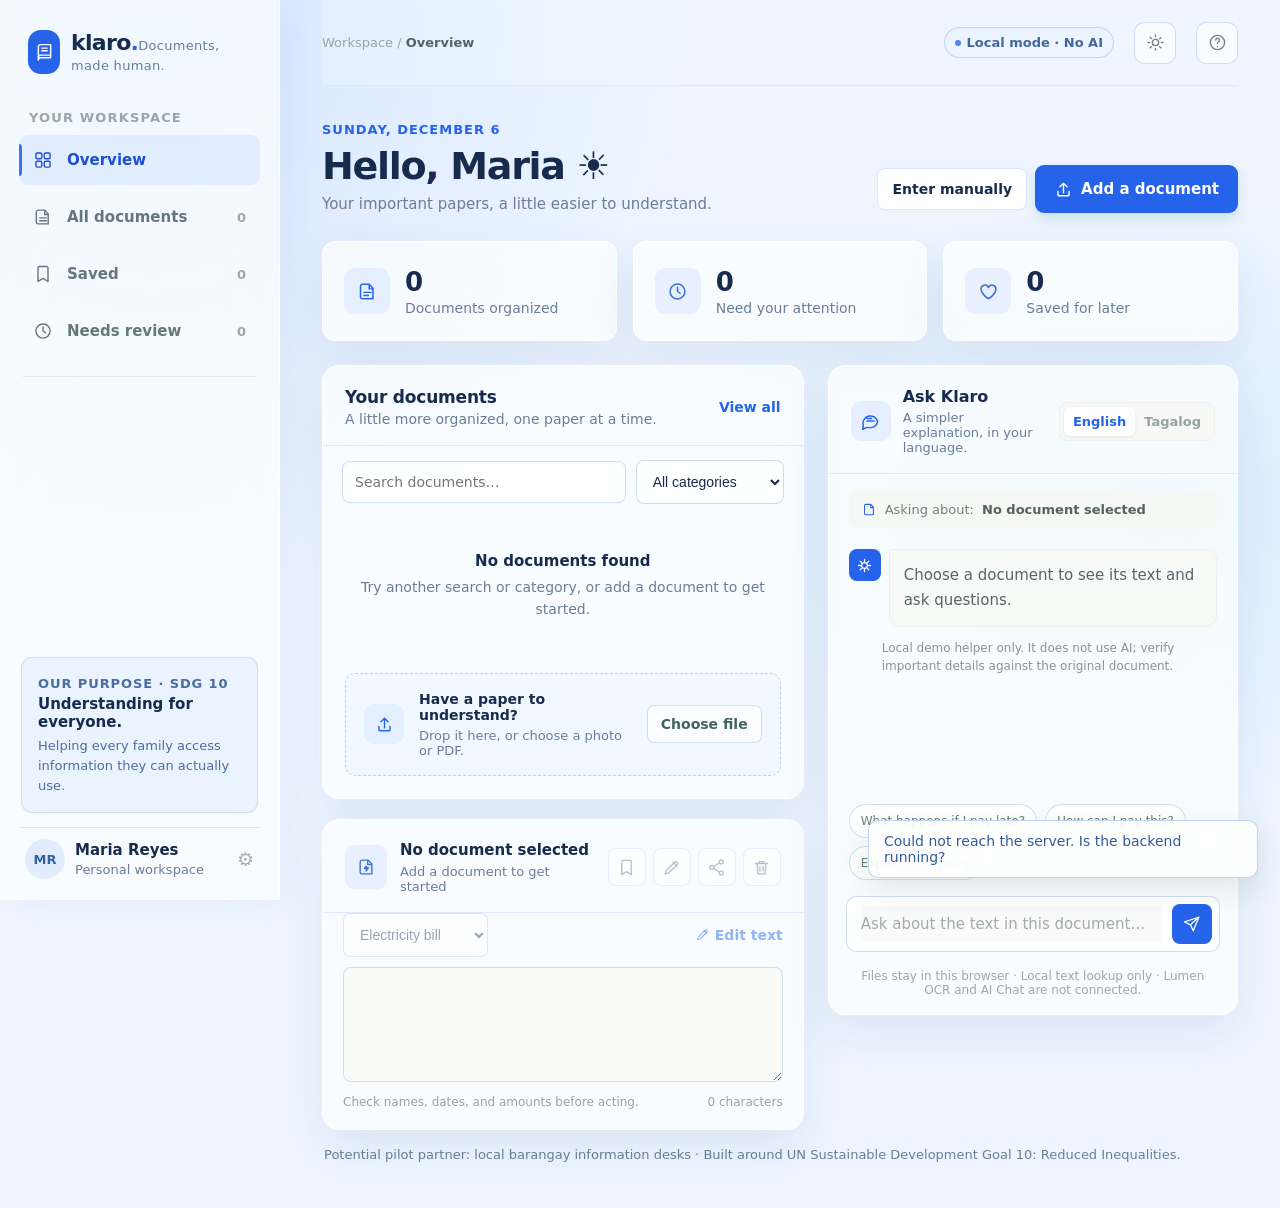
==== commit 57fd706f: "change greeting from good morning to hello" ====
--- a/backend/src/main/resources/static/index.html
+++ b/backend/src/main/resources/static/index.html
@@ -52,7 +52,7 @@
         <section class="welcome">
           <div>
             <p class="eyebrow" id="today-label"></p>
-            <h1><span id="greeting-text">Welcome back, Maria</span> <span id="greeting-icon" aria-hidden="true">☀️</span></h1>
+            <h1><span id="greeting-text">Hello, Maria</span> <span id="greeting-icon" aria-hidden="true">☀️</span></h1>
             <p class="welcome-copy">Your important papers, a little easier to understand.</p>
           </div>
           <div class="welcome-actions">
@@ -221,6 +221,9 @@
           <label>Category
             <select name="category" required></select>
           </label>
+          <label>OR number
+            <input name="orNumber" type="text" maxlength="50" autocomplete="off" placeholder="Optional">
+          </label>
         </fieldset>
         <fieldset id="entry-bill-fields" hidden disabled>
           <label>Bill type
@@ -231,6 +234,27 @@
               <option value="other">Other</option>
             </select>
           </label>
+          <div class="entry-row">
+            <label>Billing period start
+              <input name="periodStart" type="date">
+            </label>
+            <label>Billing period end
+              <input name="periodEnd" type="date">
+            </label>
+          </div>
+          <div class="entry-row">
+            <label>Consumption
+              <input name="usageAmount" type="number" min="0" step="0.001" inputmode="decimal" placeholder="Optional">
+            </label>
+            <label>Unit
+              <select name="usageUnit">
+                <option value="">None</option>
+                <option value="kWh">kWh</option>
+                <option value="m3">m³</option>
+                <option value="GB">GB</option>
+              </select>
+            </label>
+          </div>
           <label class="entry-check"><input name="paid" type="checkbox"> Already paid</label>
         </fieldset>
         <p class="entry-error" id="entry-error" role="alert" hidden></p>
--- a/backend/src/main/resources/static/styles.css
+++ b/backend/src/main/resources/static/styles.css
@@ -535,6 +535,7 @@
 .entry-form label { display: grid; gap: 5px; font-size: 11px; font-weight: 650; }
 .entry-form input:not([type="checkbox"]), .entry-form select { padding: 9px 10px; border: 1px solid var(--line); border-radius: 8px; background: var(--paper); color: var(--ink); font-size: 12px; }
 .entry-form .entry-check { display: flex; gap: 8px; align-items: center; }
+.entry-row { display: grid; grid-template-columns: 1fr 1fr; gap: 10px; }
 .entry-error { margin: 0; color: #b35447; font-size: 11px; line-height: 1.5; }
 .entry-note { margin: 10px 0 0; padding: 9px 11px; border-radius: 8px; background: var(--teal-soft); color: var(--ink); font-size: 11px; line-height: 1.5; }
 html[data-theme="dark"] .entry-error { color: #ff9f8d; }
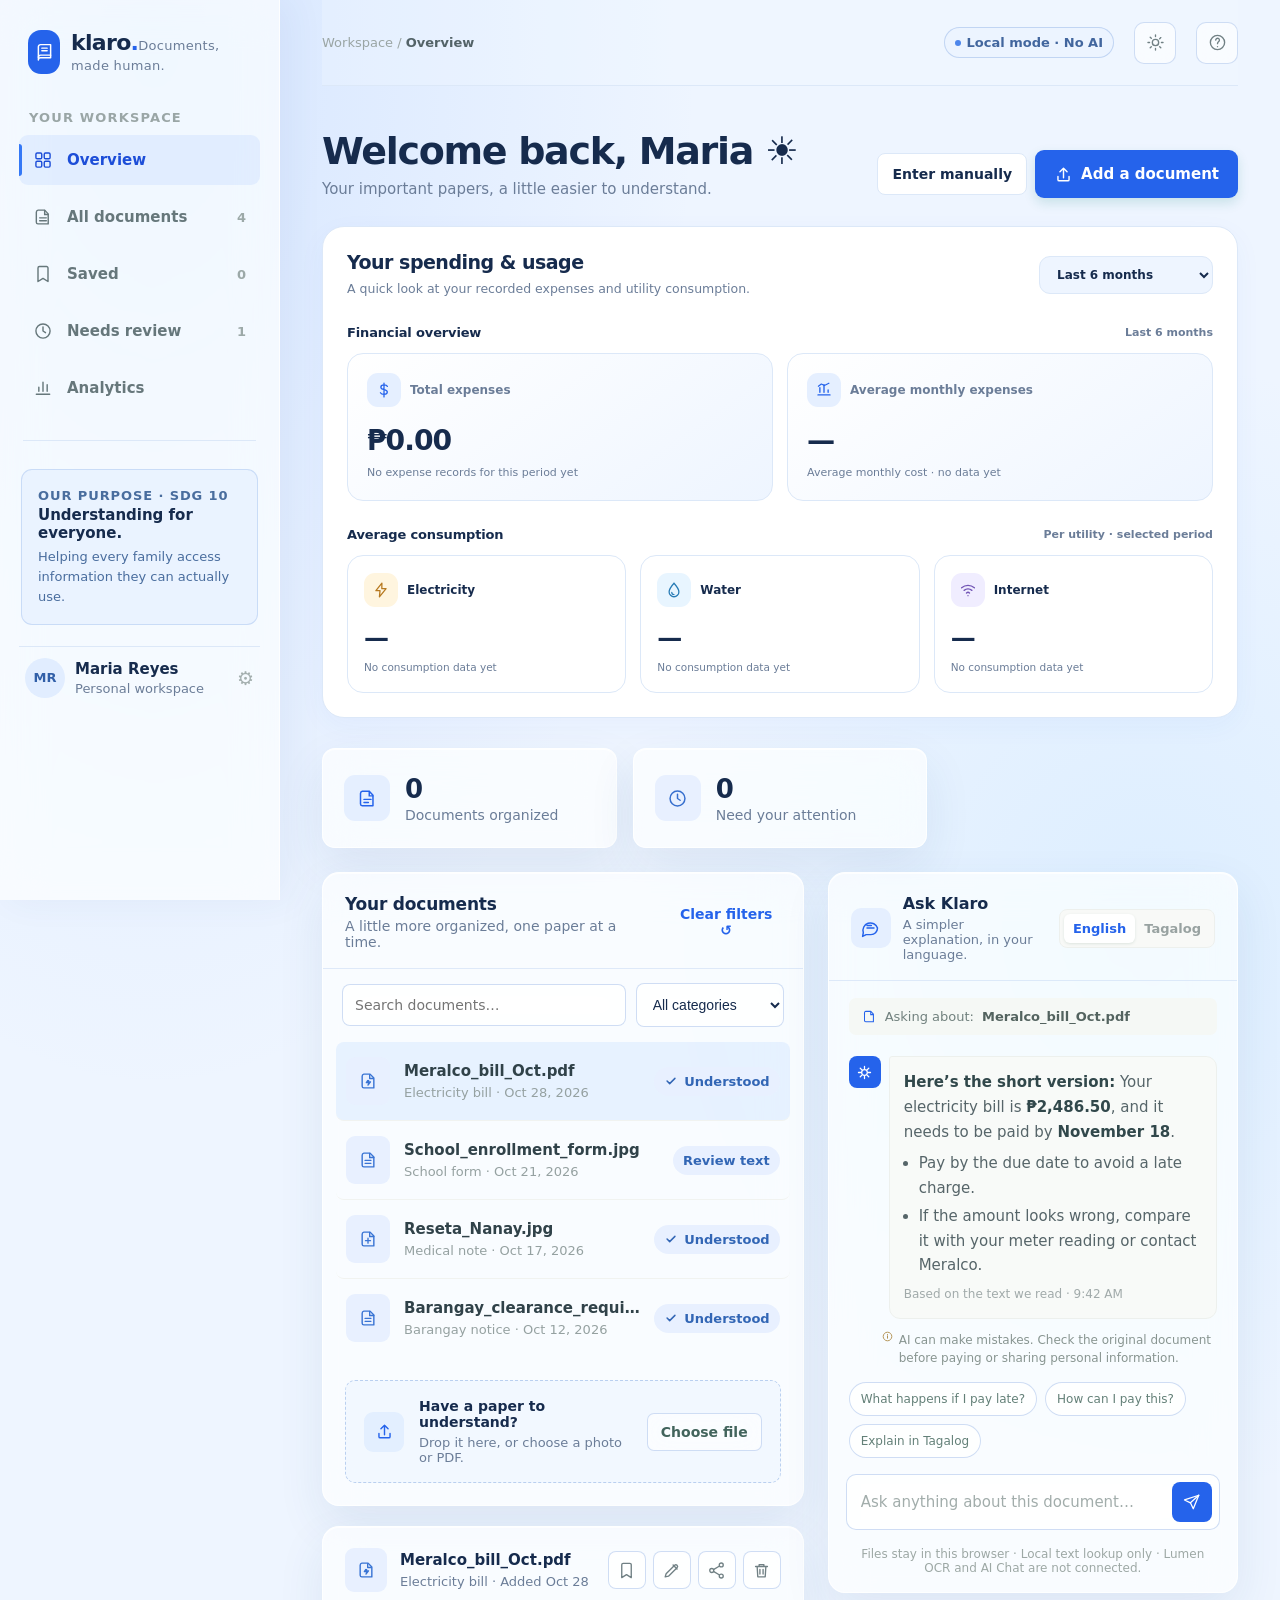
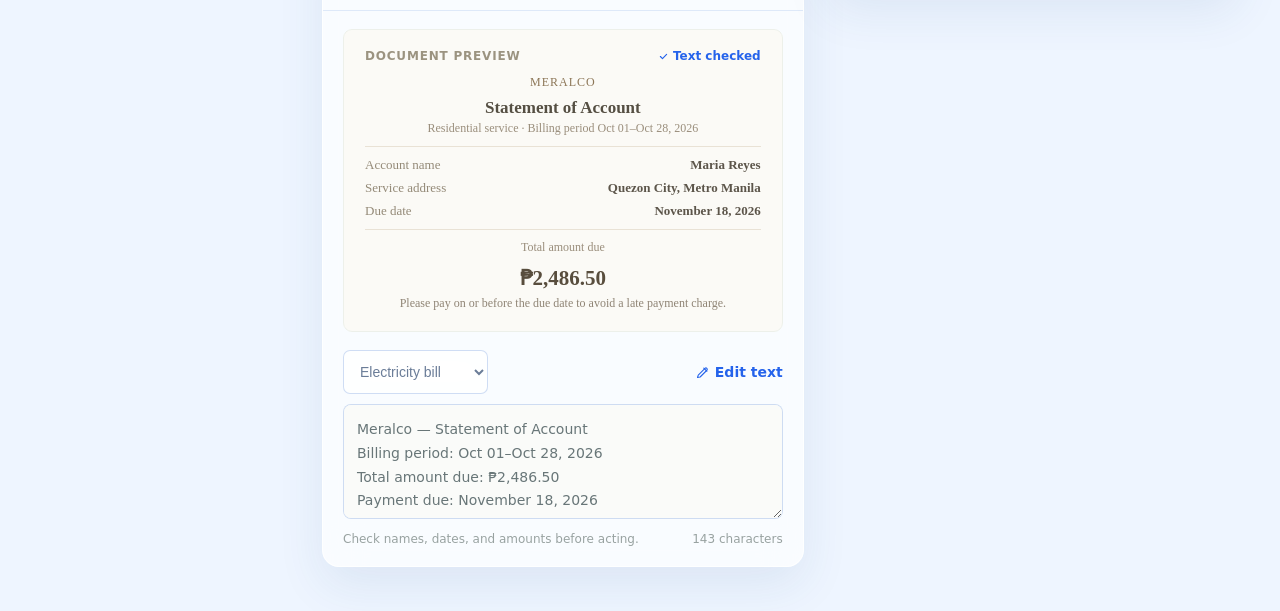
==== commit eb918661: "Analytics added (nav button and page)" ====
--- a/backend/src/main/resources/static/index.html
+++ b/backend/src/main/resources/static/index.html
@@ -6,6 +6,7 @@
   <meta name="theme-color" content="#eef5ff">
   <title>Klaro — make every document make sense</title>
   <link rel="stylesheet" href="styles.css">
+
 </head>
 <body>
   <div class="app-shell">
@@ -22,7 +23,21 @@
         <button type="button" class="nav-item" data-view="All documents" data-route="documents" aria-label="All documents" title="All documents"><svg viewBox="0 0 24 24" fill="none" aria-hidden="true"><path d="M6 3.75h8l4.25 4.5v12H6a2 2 0 0 1-2-2v-12a2.5 2.5 0 0 1 2-2.5Z" stroke="currentColor" stroke-width="1.7" stroke-linejoin="round"/><path d="M14 4v5h4M8 13h8M8 16.5h8" stroke="currentColor" stroke-width="1.7" stroke-linecap="round"/></svg><span class="nav-label">All documents</span><span class="nav-count" id="nav-count">4</span></button>
         <button type="button" class="nav-item" data-view="Saved" data-route="saved" aria-label="Saved documents" title="Saved documents"><svg viewBox="0 0 24 24" fill="none" aria-hidden="true"><path d="M6 4.75A1.75 1.75 0 0 1 7.75 3h8.5A1.75 1.75 0 0 1 18 4.75V21l-6-3.75L6 21V4.75Z" stroke="currentColor" stroke-width="1.7" stroke-linejoin="round"/></svg><span class="nav-label">Saved</span><span class="nav-count" id="saved-nav-count">0</span></button>
         <button type="button" class="nav-item" data-view="Needs review" data-route="review" aria-label="Documents needing review" title="Needs review"><svg viewBox="0 0 24 24" fill="none" aria-hidden="true"><circle cx="12" cy="12" r="8.5" stroke="currentColor" stroke-width="1.7"/><path d="M12 7v5l3 2" stroke="currentColor" stroke-width="1.7" stroke-linecap="round" stroke-linejoin="round"/></svg><span class="nav-label">Needs review</span><span class="nav-count" id="review-nav-count">1</span></button>
-      </nav>
+        <button
+  type="button"
+  class="nav-item"
+  id="analytics-nav-button"
+  data-view="Analytics"
+  data-route="analytics"
+  aria-label="Analytics"
+  title="Analytics"
+>
+  <svg viewBox="0 0 24 24" fill="none" aria-hidden="true">
+    <path d="M4 19.5h16" stroke="currentColor" stroke-width="1.7" stroke-linecap="round"/>
+    <path d="M7 16V11M12 16V5M17 16V8" stroke="currentColor" stroke-width="1.7" stroke-linecap="round"/>
+  </svg>
+  <span class="nav-label">Analytics</span>
+</button>
       <div class="sidebar-divider"></div>
       <div class="sidebar-spacer"></div>
       <div class="sdg-card"><p class="sdg-kicker">Our purpose · SDG 10</p><strong>Understanding for everyone.</strong><p>Helping every family access information they can actually use.</p></div>
@@ -52,12 +67,130 @@
         <section class="welcome">
           <div>
             <p class="eyebrow" id="today-label"></p>
-            <h1><span id="greeting-text">Hello, Maria</span> <span id="greeting-icon" aria-hidden="true">☀️</span></h1>
+            <h1><span id="greeting-text">Welcome back, Maria</span> <span id="greeting-icon" aria-hidden="true">☀️</span></h1>
             <p class="welcome-copy">Your important papers, a little easier to understand.</p>
           </div>
           <div class="welcome-actions">
             <button class="secondary-button" id="manual-entry-open" type="button">Enter manually</button>
             <button class="primary-button" id="upload-top"><svg viewBox="0 0 24 24" fill="none"><path d="M12 16V4m0 0L7.5 8.5M12 4l4.5 4.5M5 14.5v4A1.5 1.5 0 0 0 6.5 20h11a1.5 1.5 0 0 0 1.5-1.5v-4" stroke="currentColor" stroke-width="1.8" stroke-linecap="round" stroke-linejoin="round"/></svg> Add a document</button>
+          </div>
+        </section>
+
+        <section class="page-section" id="analytics-page" hidden>
+
+  <div class="page-heading">
+    <p class="eyebrow">FINANCIAL INSIGHTS</p>
+    <h1>Detailed Analytics</h1>
+    <p class="page-description">
+      Explore your household expenses, spending habits, and utility consumption.
+    </p>
+  </div>
+
+  <div class="analytics-heading">
+    <h2>Financial overview</h2>
+    <select id="detailed-analytics-period">
+      <option value="1">This month</option>
+      <option value="3">Last 3 months</option>
+      <option value="6" selected>Last 6 months</option>
+      <option value="12">Last 12 months</option>
+    </select>
+  </div>
+
+  <div class="analytics-cards">
+    <article class="analytics-card">
+      <div class="analytics-card-top">Total expenses</div>
+      <div class="analytics-value" id="detailed-total-expenses">₱0.00</div>
+    </article>
+
+    <article class="analytics-card">
+      <div class="analytics-card-top">Monthly average</div>
+      <div class="analytics-value" id="detailed-average-expenses">₱0.00</div>
+    </article>
+
+    <article class="analytics-card">
+      <div class="analytics-card-top">Highest spending month</div>
+      <div class="analytics-value" id="detailed-highest-month">—</div>
+    </article>
+
+    <article class="analytics-card">
+      <div class="analytics-card-top">Lowest spending month</div>
+      <div class="analytics-value" id="detailed-lowest-month">—</div>
+    </article>
+  </div>
+
+  <div class="analytics-group">
+    <div class="analytics-group-title">
+      <h3>Monthly spending trends</h3>
+      <span>Expenses over time</span>
+    </div>
+    <div class="analytics-card" id="detailed-monthly-chart">
+      <p>No spending data available yet.</p>
+    </div>
+  </div>
+
+  <div class="analytics-group">
+    <div class="analytics-group-title">
+      <h3>Spending by category</h3>
+      <span>Where your money goes</span>
+    </div>
+    <div class="analytics-card" id="detailed-category-breakdown">
+      <p>No category data available yet.</p>
+    </div>
+  </div>
+
+  <div class="analytics-group">
+    <div class="analytics-group-title">
+      <h3>Utility consumption trends</h3>
+      <span>Monthly usage</span>
+    </div>
+    <div class="analytics-utility-grid">
+      <article class="analytics-card analytics-utility">
+        <h3>Electricity</h3>
+        <div id="detailed-electricity">—</div>
+      </article>
+
+      <article class="analytics-card analytics-utility">
+        <h3>Water</h3>
+        <div id="detailed-water">—</div>
+      </article>
+
+      <article class="analytics-card analytics-utility">
+        <h3>Internet</h3>
+        <div id="detailed-internet">—</div>
+      </article>
+    </div>
+  </div>
+
+</section>
+
+        <section class="analytics-overview" id="homepage-analytics" aria-labelledby="analytics-title">
+          <div class="analytics-heading">
+            <div><h2 id="analytics-title">Your spending & usage</h2><p>A quick look at your recorded expenses and utility consumption.</p></div>
+            <label class="visually-hidden" for="analytics-period">Analytics period</label>
+            <select class="analytics-period" id="analytics-period" aria-label="Analytics period">
+              <option value="1">This month</option><option value="3">Last 3 months</option><option value="6" selected>Last 6 months</option><option value="12">Last 12 months</option>
+            </select>
+          </div>
+          <div class="analytics-group">
+            <div class="analytics-group-title"><h3>Financial overview</h3><span id="analytics-financial-period">This month</span></div>
+            <div class="analytics-cards">
+              <article class="analytics-card">
+                <div class="analytics-card-top"><span class="analytics-icon" aria-hidden="true"><svg viewBox="0 0 24 24" fill="none"><path d="M12 2.8v18.4M16.5 7.2c-.6-1.2-2-1.9-4.4-1.9-2.6 0-4.3 1.1-4.3 3 0 4.7 8.6 1.8 8.6 6.4 0 1.9-1.7 3.1-4.4 3.1-2.3 0-4-.8-4.8-2.2" stroke="currentColor" stroke-width="1.7" stroke-linecap="round"/></svg></span>Total expenses</div>
+                <div class="analytics-value" id="analytics-total-expenses">—</div><div class="analytics-note" id="analytics-total-note">No expense records for this period yet</div>
+              </article>
+              <article class="analytics-card">
+                <div class="analytics-card-top"><span class="analytics-icon" aria-hidden="true"><svg viewBox="0 0 24 24" fill="none"><path d="M4 18.5h16M6.5 15V9m5.5 6V5m5.5 10v-3" stroke="currentColor" stroke-width="1.8" stroke-linecap="round"/><path d="m4.5 7 4-3 4 2 6-3" stroke="currentColor" stroke-width="1.6" stroke-linecap="round" stroke-linejoin="round"/></svg></span>Average monthly expenses</div>
+                <div class="analytics-value" id="analytics-average-cost">—</div><div class="analytics-note" id="analytics-average-note">Average per recorded expense</div>
+              </article>
+            </div>
+          </div>
+          <div class="analytics-group">
+            <div class="analytics-group-title"><h3>Average consumption</h3><span>Per utility · selected period</span></div>
+            <div class="analytics-utility-grid">
+              <article class="analytics-card analytics-utility"><div class="analytics-card-top"><span class="analytics-icon" style="background:#fff5df;color:#b7791f" aria-hidden="true"><svg viewBox="0 0 24 24" fill="none"><path d="m13.2 2.8-8 10.1h5.5l-.8 8.3 8.9-11h-5.7l.1-7.4Z" stroke="currentColor" stroke-width="1.7" stroke-linejoin="round"/></svg></span><span class="analytics-utility-label">Electricity</span></div><div class="analytics-value" id="analytics-electricity">—</div><div class="analytics-utility-unit">Average kWh / month</div></article>
+              <article class="analytics-card analytics-utility"><div class="analytics-card-top"><span class="analytics-icon" style="background:#e8f5ff;color:#287bb5" aria-hidden="true"><svg viewBox="0 0 24 24" fill="none"><path d="M12 3s-6.5 7.2-6.5 11.5a6.5 6.5 0 1 0 13 0C18.5 10.2 12 3 12 3Z" stroke="currentColor" stroke-width="1.7"/><path d="M9 15a3 3 0 0 0 3 3" stroke="currentColor" stroke-width="1.6" stroke-linecap="round"/></svg></span><span class="analytics-utility-label">Water</span></div><div class="analytics-value" id="analytics-water">—</div><div class="analytics-utility-unit">Average m³ / month</div></article>
+              <article class="analytics-card analytics-utility"><div class="analytics-card-top"><span class="analytics-icon" style="background:#f0edff;color:#7255b5" aria-hidden="true"><svg viewBox="0 0 24 24" fill="none"><path d="M3.5 9a13 13 0 0 1 17 0M6.8 12.5a8 8 0 0 1 10.4 0M10 16a3 3 0 0 1 4 0M12 19.5h.01" stroke="currentColor" stroke-width="1.8" stroke-linecap="round"/></svg></span><span class="analytics-utility-label">Internet</span></div><div class="analytics-value" id="analytics-internet">—</div><div class="analytics-utility-unit">Average GB / month</div></article>
+            </div>
           </div>
         </section>
 
@@ -73,7 +206,7 @@
         <section class="overview" id="overview-stats" aria-label="Document overview">
           <button type="button" class="stat-card" data-stat-view="All documents" aria-label="Show all documents"><div class="stat-icon"><svg viewBox="0 0 24 24" fill="none"><path d="M6 3.75h8l4.25 4.5v12H6a2 2 0 0 1-2-2v-12a2.5 2.5 0 0 1 2-2.5Z" stroke="currentColor" stroke-width="1.7" stroke-linejoin="round"/><path d="M14 4v5h4M8 13h8M8 16.5h5" stroke="currentColor" stroke-width="1.7" stroke-linecap="round"/></svg></div><div><div class="stat-number" id="stat-documents">4</div><div class="stat-label">Documents organized</div></div></button>
           <button type="button" class="stat-card" data-stat-view="Needs review" aria-label="Show documents needing review"><div class="stat-icon amber"><svg viewBox="0 0 24 24" fill="none"><circle cx="12" cy="12" r="8.5" stroke="currentColor" stroke-width="1.7"/><path d="M12 7v5l3 2" stroke="currentColor" stroke-width="1.7" stroke-linecap="round" stroke-linejoin="round"/></svg></div><div><div class="stat-number" id="stat-review">1</div><div class="stat-label">Need your attention</div></div></button>
-          <button type="button" class="stat-card" data-stat-view="Saved" aria-label="Show saved documents"><div class="stat-icon rose"><svg viewBox="0 0 24 24" fill="none"><path d="M12 20.25s-8.5-4.9-8.5-11.1a4.4 4.4 0 0 1 8.5-1.6 4.4 4.4 0 0 1 8.5 1.6c0 6.2-8.5 11.1-8.5 11.1Z" stroke="currentColor" stroke-width="1.7" stroke-linejoin="round"/></svg></div><div><div class="stat-number" id="stat-saved">0</div><div class="stat-label">Saved for later</div></div></button>
+         
         </section>
 
         <div class="workspace" id="workspace" data-view="Overview">
@@ -177,7 +310,6 @@
             </article>
           </section>
         </div>
-        <p class="purpose-note">Potential pilot partner: local barangay information desks · Built around UN Sustainable Development Goal 10: Reduced Inequalities.</p>
       </div>
     </main>
   </div>
@@ -269,5 +401,72 @@
 
   <script src="app.js"></script>
   <script src="manual-entry.js"></script>
+  
+<script id="klaro-home-analytics-script">
+(() => {
+  const root = document.getElementById('homepage-analytics');
+  if (!root) return;
+  const $ = id => document.getElementById(id);
+  const money = value => new Intl.NumberFormat('en-PH',{style:'currency',currency:'PHP',maximumFractionDigits:2}).format(value);
+  const number = (value, digits=1) => new Intl.NumberFormat('en-PH',{maximumFractionDigits:digits}).format(value);
+  let records = [];
+  const getDate = r => { const raw = r.date || r.billDate || r.periodEnd || r.billingDate; const d = raw ? new Date(`${String(raw).slice(0,10)}T12:00:00`) : null; return d && !Number.isNaN(d.getTime()) ? d : null; };
+  const getAmount = r => { const n = Number(r.amount ?? r.totalAmount ?? r.total); return Number.isFinite(n) && n > 0 ? n : null; };
+  const getType = r => String(r.billType || r.utilityType || r.category || '').toLowerCase();
+  const getUsage = r => { const n = Number(r.usageAmount ?? r.consumption ?? r.usage); return Number.isFinite(n) && n >= 0 && (r.usageAmount != null || r.consumption != null || r.usage != null) ? n : null; };
+  const getUnit = r => String(r.usageUnit || r.unit || '').toLowerCase();
+  const monthKey = d => `${d.getFullYear()}-${String(d.getMonth()+1).padStart(2,'0')}`;
+  const setText = (id, value) => { const el=$(id); if(el) el.textContent=value; };
+
+  function readRecords() {
+    // Integration contract: expose saved receipt/bill objects as window.KlaroAnalytics.getRecords()
+    // or window.KlaroAnalytics.records. The record fields can match the manual-entry form names.
+
+    try {
+      const source = window.KlaroAnalytics;
+      if (source && typeof source.getRecords === 'function') records = source.getRecords() || [];
+      else if (source && Array.isArray(source.records)) records = source.records;
+      else if (Array.isArray(window.klaroAnalyticsRecords)) records = window.klaroAnalyticsRecords;
+      else records = [];
+    } catch (_) { records=[]; }
+    if (!Array.isArray(records)) records=[];
+    render();
+  }
+  function render() {
+    const months = Number($('analytics-period').value || 6);
+    const now = new Date(); const start = new Date(now.getFullYear(),now.getMonth()-(months-1),1);
+    const valid = records.map(r=>({...r,_date:getDate(r),_amount:getAmount(r)})).filter(r=>r._date && r._date>=start && r._date<=new Date(now.getFullYear(),now.getMonth()+1,0,23,59,59));
+    const expenses = valid.filter(r=>r._amount !== null);
+    const total = expenses.reduce((s,r)=>s+r._amount,0);
+    setText('analytics-total-expenses',money(total));
+    setText('analytics-total-note',expenses.length ? `${expenses.length} recorded expense${expenses.length===1?'':'s'} in this period` : 'No expense records for this period yet');
+    const avg = expenses.length ? total/months : null;
+    setText('analytics-average-cost',avg===null?'—':money(avg));
+    setText('analytics-average-note',avg===null?'Average monthly cost · no data yet':`Average per month across ${months} month${months===1?'':'s'}`);
+const periodLabel = months === 1
+  ? 'This month'
+  : `Last ${months} months`;
+
+setText('analytics-financial-period', periodLabel);
+    const utilities=[['electricity','analytics-electricity','kwh'],['water','analytics-water','m3'],['internet','analytics-internet','gb']];
+    utilities.forEach(([kind,id,unit])=>{
+      const readings=valid.filter(r=>getType(r).includes(kind) && getUsage(r)!==null && getUnit(r).replace('³','3')===unit);
+      const byMonth=new Map(); readings.forEach(r=>byMonth.set(monthKey(r._date),(byMonth.get(monthKey(r._date))||0)+getUsage(r)));
+      const vals=[...byMonth.values()];
+      const average=vals.length ? vals.reduce((a,b)=>a+b,0)/vals.length : null;
+      setText(id,average===null?'—':`${number(average,2)} ${unit==='kwh'?'kWh':unit==='m3'?'m³':'GB'}`);
+      const card=$(id)?.closest('.analytics-utility'); if(card){const note=card.querySelector('.analytics-utility-unit'); if(note) note.textContent=average===null?'No consumption data yet':`Average across ${vals.length} month${vals.length===1?'':'s'} with readings`;}
+    });
+    
+    const workspace=$('workspace'); if(workspace) root.hidden=workspace.dataset.view!=='Overview';
+  }
+  $('analytics-period').addEventListener('change',render);
+  const workspace=$('workspace'); if(workspace){new MutationObserver(()=>{root.hidden=workspace.dataset.view!=='Overview';}).observe(workspace,{attributes:true,attributeFilter:['data-view']});}
+  window.addEventListener('klaro:records-updated',readRecords);
+  window.addEventListener('storage',readRecords);
+  readRecords();
+})();
+</script>
+
 </body>
 </html>
--- a/backend/src/main/resources/static/styles.css
+++ b/backend/src/main/resources/static/styles.css
@@ -539,3 +539,472 @@
 .entry-error { margin: 0; color: #b35447; font-size: 11px; line-height: 1.5; }
 .entry-note { margin: 10px 0 0; padding: 9px 11px; border-radius: 8px; background: var(--teal-soft); color: var(--ink); font-size: 11px; line-height: 1.5; }
 html[data-theme="dark"] .entry-error { color: #ff9f8d; }
+
+
+/* =========================================
+   KLARO — HOMEPAGE ANALYTICS
+   Matches the existing analytics HTML
+========================================= */
+
+.analytics-overview {
+  width: 100%;
+  margin: 0 0 30px;
+  padding: 24px;
+  border: 1px solid var(--line);
+  border-radius: 22px;
+  background: var(--paper);
+  box-shadow: 0 8px 28px rgba(37, 99, 235, 0.045);
+  display: flex;
+  flex-direction: column;
+  gap: 26px;
+}
+
+/* Analytics heading */
+
+.analytics-heading {
+  display: flex;
+  align-items: center;
+  justify-content: space-between;
+  gap: 20px;
+}
+
+.analytics-heading h2 {
+  margin: 0;
+  color: var(--ink);
+  font-size: 19px;
+  font-weight: 750;
+  letter-spacing: -0.5px;
+}
+
+.analytics-heading p {
+  margin: 6px 0 0;
+  color: var(--muted);
+  font-size: 12.5px;
+  line-height: 1.6;
+}
+
+.analytics-period {
+  min-width: 145px;
+  padding: 10px 34px 10px 13px;
+  border: 1px solid var(--line);
+  border-radius: 11px;
+  background-color: var(--canvas);
+  color: var(--ink);
+  font: inherit;
+  font-size: 12px;
+  font-weight: 650;
+  cursor: pointer;
+  outline: none;
+  transition: border-color 0.2s, box-shadow 0.2s;
+}
+
+.analytics-period:hover {
+  border-color: var(--teal);
+}
+
+.analytics-period:focus {
+  border-color: var(--teal);
+  box-shadow: 0 0 0 3px rgba(37, 99, 235, 0.12);
+}
+
+/* Analytics groups */
+
+.analytics-group {
+  display: flex;
+  flex-direction: column;
+  gap: 13px;
+}
+
+.analytics-group-title {
+  display: flex;
+  align-items: center;
+  justify-content: space-between;
+  gap: 12px;
+}
+
+.analytics-group-title h3 {
+  margin: 0;
+  color: var(--ink);
+  font-size: 13px;
+  font-weight: 750;
+  letter-spacing: -0.15px;
+}
+
+.analytics-group-title > span {
+  color: var(--muted);
+  font-size: 11px;
+  font-weight: 550;
+}
+
+/* Financial overview cards */
+
+.analytics-cards {
+  display: grid;
+  grid-template-columns: repeat(2, minmax(0, 1fr));
+  gap: 14px;
+}
+
+.analytics-card {
+  min-width: 0;
+  padding: 19px;
+  border: 1px solid var(--line);
+  border-radius: 16px;
+  background: linear-gradient(
+    145deg,
+    var(--paper) 0%,
+    var(--canvas) 100%
+  );
+  transition: transform 0.2s ease, box-shadow 0.2s ease,
+    border-color 0.2s ease;
+}
+
+.analytics-card:hover {
+  transform: translateY(-2px);
+  border-color: rgba(37, 99, 235, 0.25);
+  box-shadow: 0 8px 20px rgba(37, 99, 235, 0.07);
+}
+
+.analytics-card-top {
+  display: flex;
+  align-items: center;
+  gap: 9px;
+  color: var(--muted);
+  font-size: 12px;
+  font-weight: 650;
+  line-height: 1.4;
+}
+
+.analytics-icon {
+  width: 34px;
+  height: 34px;
+  flex: 0 0 34px;
+  display: inline-flex;
+  align-items: center;
+  justify-content: center;
+  border-radius: 11px;
+  background: var(--teal-soft);
+  color: var(--teal);
+}
+
+.analytics-icon svg {
+  width: 18px;
+  height: 18px;
+  display: block;
+}
+
+.analytics-value {
+  margin-top: 17px;
+  color: var(--ink);
+  font-size: clamp(22px, 2.2vw, 29px);
+  font-weight: 800;
+  letter-spacing: -1px;
+  line-height: 1.2;
+  overflow-wrap: anywhere;
+  font-variant-numeric: tabular-nums;
+}
+
+.analytics-note {
+  margin-top: 7px;
+  color: var(--muted);
+  font-size: 11px;
+  line-height: 1.5;
+}
+
+/* Utility consumption */
+
+.analytics-utility-grid {
+  display: grid;
+  grid-template-columns: repeat(3, minmax(0, 1fr));
+  gap: 14px;
+}
+
+.analytics-utility {
+  padding: 16px;
+  background: var(--paper);
+}
+
+.analytics-utility .analytics-card-top {
+  min-height: 36px;
+}
+
+.analytics-utility-label {
+  color: var(--ink);
+  font-size: 12px;
+  font-weight: 700;
+}
+
+.analytics-utility .analytics-value {
+  margin-top: 15px;
+  font-size: clamp(19px, 2vw, 25px);
+}
+
+.analytics-utility-unit {
+  margin-top: 7px;
+  color: var(--muted);
+  font-size: 10.5px;
+  line-height: 1.5;
+}
+
+/* Accessibility */
+
+.analytics-period:focus-visible {
+  outline: 2px solid var(--teal);
+  outline-offset: 3px;
+}
+
+/* Dark mode */
+
+html[data-theme="dark"] .analytics-overview {
+  background: var(--paper);
+  border-color: var(--line);
+  box-shadow: 0 8px 28px rgba(0, 0, 0, 0.12);
+}
+
+html[data-theme="dark"] .analytics-card {
+  background: linear-gradient(
+    145deg,
+    var(--paper) 0%,
+    var(--canvas) 100%
+  );
+  border-color: var(--line);
+}
+
+html[data-theme="dark"] .analytics-card:hover {
+  border-color: var(--teal);
+  box-shadow: 0 8px 20px rgba(0, 0, 0, 0.15);
+}
+
+html[data-theme="dark"] .analytics-period {
+  background-color: var(--canvas);
+  color: var(--ink);
+  border-color: var(--line);
+}
+
+html[data-theme="dark"] .analytics-period option {
+  background: var(--paper);
+  color: var(--ink);
+}
+
+/* Tablet */
+
+@media (max-width: 900px) {
+  .analytics-overview {
+    padding: 20px;
+    gap: 23px;
+  }
+
+  .analytics-utility-grid {
+    grid-template-columns: repeat(2, minmax(0, 1fr));
+  }
+}
+
+/* Mobile */
+
+@media (max-width: 600px) {
+  .analytics-overview {
+    padding: 17px;
+    border-radius: 17px;
+    gap: 22px;
+  }
+
+  .analytics-heading {
+    align-items: flex-start;
+    flex-direction: column;
+    gap: 13px;
+  }
+
+  .analytics-heading h2 {
+    font-size: 17px;
+  }
+
+  .analytics-period {
+    width: 100%;
+  }
+
+  .analytics-group-title {
+    align-items: flex-start;
+    flex-direction: column;
+    gap: 5px;
+  }
+
+  .analytics-cards {
+    grid-template-columns: 1fr;
+  }
+
+  .analytics-utility-grid {
+    grid-template-columns: 1fr;
+  }
+
+  .analytics-card {
+    padding: 16px;
+  }
+
+  .analytics-value {
+    font-size: 25px;
+  }
+
+  .analytics-utility .analytics-value {
+    font-size: 23px;
+  }
+}
+
+/* Always respect the HTML hidden attribute */
+[hidden] {
+    display: none !important;
+}
+
+
+/* =========================================
+   DETAILED ANALYTICS PAGE
+========================================= */
+
+#analytics-page {
+  width: 100%;
+  padding-bottom: 32px;
+}
+
+#analytics-page .page-heading {
+  margin-bottom: 28px;
+}
+
+#analytics-page .page-heading h1 {
+  color: var(--ink);
+  font-size: 30px;
+  font-weight: 750;
+  margin: 8px 0;
+}
+
+#analytics-page .page-description {
+  color: var(--muted);
+  font-size: 14px;
+  margin: 0;
+}
+
+#analytics-page .analytics-heading {
+  display: flex;
+  align-items: center;
+  justify-content: space-between;
+  gap: 16px;
+  margin: 28px 0 18px;
+}
+
+#analytics-page .analytics-heading h2 {
+  color: var(--ink);
+  font-size: 20px;
+  margin: 0;
+}
+
+#analytics-page select {
+  background: var(--paper);
+  color: var(--ink);
+  border: 1px solid var(--line);
+  border-radius: 10px;
+  padding: 10px 14px;
+  font: inherit;
+  outline: none;
+}
+
+#analytics-page .analytics-cards {
+  display: grid;
+  grid-template-columns: repeat(4, minmax(0, 1fr));
+  gap: 16px;
+  margin-bottom: 28px;
+}
+
+#analytics-page .analytics-card {
+  background: var(--paper);
+  border: 1px solid var(--line);
+  border-radius: 16px;
+  padding: 22px;
+  box-shadow: 0 3px 12px rgba(31, 65, 110, 0.04);
+  min-width: 0;
+}
+
+#analytics-page .analytics-card-top {
+  color: var(--muted);
+  font-size: 13px;
+  font-weight: 600;
+  margin-bottom: 12px;
+}
+
+#analytics-page .analytics-value {
+  color: var(--ink);
+  font-size: 25px;
+  font-weight: 750;
+  overflow-wrap: anywhere;
+}
+
+#analytics-page .analytics-group {
+  margin-top: 28px;
+}
+
+#analytics-page .analytics-group-title {
+  display: flex;
+  align-items: center;
+  justify-content: space-between;
+  gap: 12px;
+  margin-bottom: 14px;
+}
+
+#analytics-page .analytics-group-title h3 {
+  color: var(--ink);
+  font-size: 17px;
+  font-weight: 700;
+  margin: 0;
+}
+
+#analytics-page .analytics-group-title span {
+  color: var(--muted);
+  font-size: 12px;
+}
+
+#analytics-page .analytics-group > .analytics-card {
+  min-height: 150px;
+}
+
+#analytics-page .analytics-utility-grid {
+  display: grid;
+  grid-template-columns: repeat(3, minmax(0, 1fr));
+  gap: 16px;
+}
+
+#analytics-page .analytics-utility h3 {
+  color: var(--muted);
+  font-size: 14px;
+  margin: 0 0 14px;
+}
+
+#analytics-page .analytics-utility > div {
+  color: var(--ink);
+  font-size: 24px;
+  font-weight: 750;
+}
+
+/* Responsive layout */
+
+@media (max-width: 1000px) {
+  #analytics-page .analytics-cards {
+    grid-template-columns: repeat(2, minmax(0, 1fr));
+  }
+}
+
+@media (max-width: 650px) {
+  #analytics-page .analytics-heading,
+  #analytics-page .analytics-group-title {
+    align-items: flex-start;
+    flex-direction: column;
+  }
+
+  #analytics-page .analytics-cards,
+  #analytics-page .analytics-utility-grid {
+    grid-template-columns: 1fr;
+  }
+
+  #analytics-page .analytics-value {
+    font-size: 22px;
+  }
+}
+
+
+
+
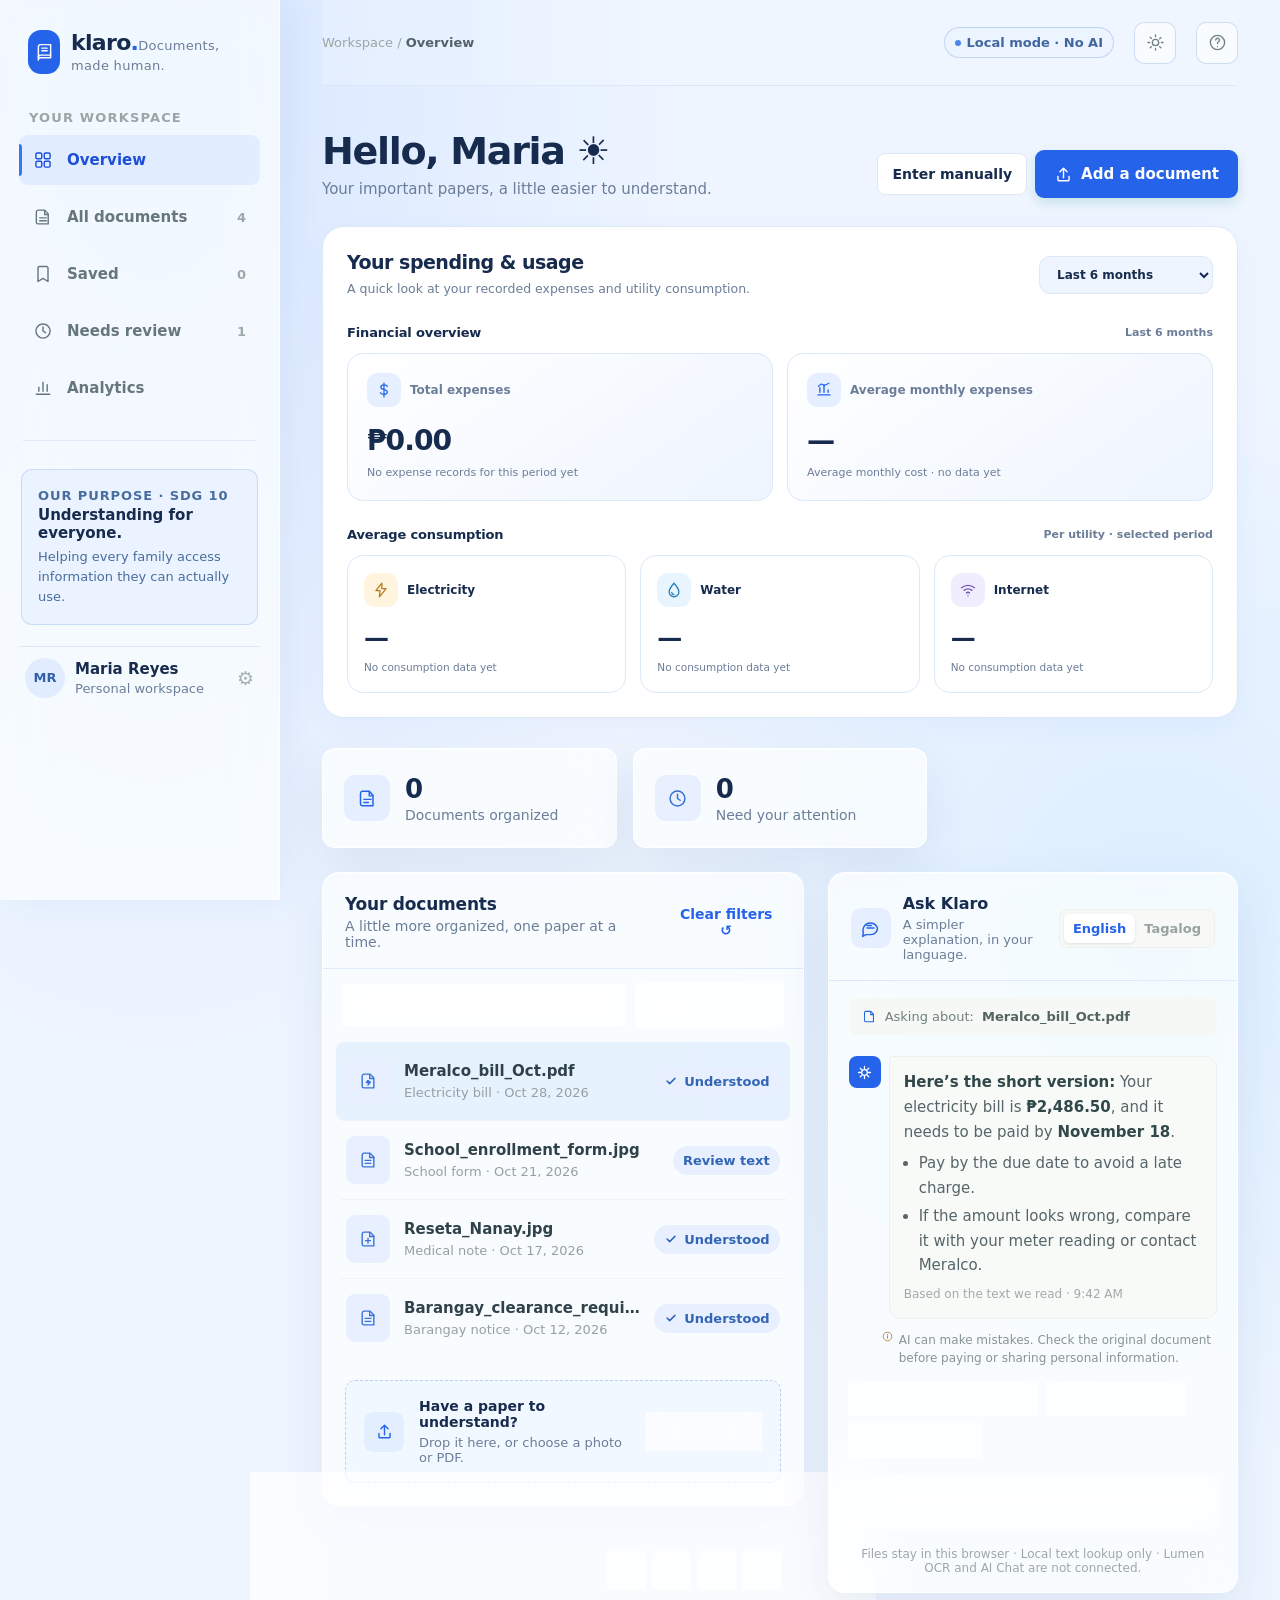
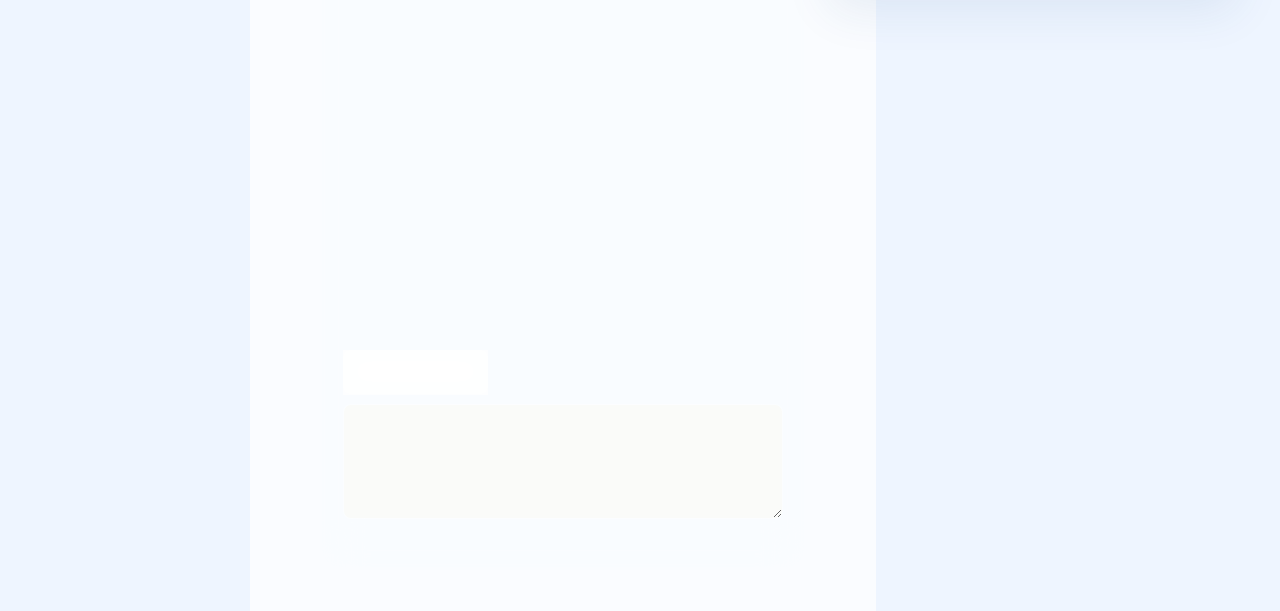
==== commit 1772b758: "Merge remote-tracking branch 'origin'" ====
--- a/backend/src/main/resources/static/index.html
+++ b/backend/src/main/resources/static/index.html
@@ -67,7 +67,7 @@
         <section class="welcome">
           <div>
             <p class="eyebrow" id="today-label"></p>
-            <h1><span id="greeting-text">Welcome back, Maria</span> <span id="greeting-icon" aria-hidden="true">☀️</span></h1>
+            <h1><span id="greeting-text">Hello, Maria</span> <span id="greeting-icon" aria-hidden="true">☀️</span></h1>
             <p class="welcome-copy">Your important papers, a little easier to understand.</p>
           </div>
           <div class="welcome-actions">
--- a/backend/src/main/resources/static/styles.css
+++ b/backend/src/main/resources/static/styles.css
@@ -213,19 +213,27 @@
 
     html[data-theme="dark"] {
       color-scheme: dark;
-      --ink: #e8f1ff;
-      --muted: #a3b5d3;
-      --line: rgba(147, 181, 232, .18);
+      --ink: #eef5ff;
+      --muted: rgba(183, 215, 255, .72);
+      --line: rgba(176, 215, 255, .16);
       --paper: rgba(16, 31, 58, .78);
       --canvas: #091426;
-      --teal: #70a5ff;
-      --teal-dark: #91b8ff;
-      --teal-soft: rgba(50, 93, 160, .28);
+      /* Dark palette: golds are the main accent, light blues are secondary. */
+      --sky: #B0D7FF;
+      --sky-hover: #B5D8FF;
+      --sky-light: #B7D7FF;
+      --gold: #F7DD97;
+      --gold-strong: #EBD18C;
+      --gold-muted: #E7D29B;
+      --on-accent: #0b1a30; /* dark text on the light accent colours */
+      --teal: var(--gold);
+      --teal-dark: var(--gold-strong);
+      --teal-soft: rgba(247, 221, 151, .14);
       --surface-soft: rgba(21, 40, 72, .68);
-      --surface-hover: rgba(45, 80, 135, .35);
-      --text-soft: #c4d5ef;
-      --text-subtle: #90a7ca;
-      --border-soft: rgba(147, 181, 232, .2);
+      --surface-hover: rgba(176, 215, 255, .1);
+      --text-soft: var(--sky-light);
+      --text-subtle: rgba(183, 215, 255, .58);
+      --border-soft: rgba(176, 215, 255, .18);
       --shadow: 0 20px 55px rgba(0, 0, 0, .28);
     }
     html[data-theme="dark"] .sidebar,
@@ -235,11 +243,10 @@
     html[data-theme="dark"] .small-button,
     html[data-theme="dark"] .suggestion,
     html[data-theme="dark"] .chat-form { background-color: var(--paper); }
-    html[data-theme="dark"] .nav-item { color: #b0bfba; }
+    html[data-theme="dark"] .nav-item { color: var(--text-soft); }
     html[data-theme="dark"] .nav-item:hover,
     html[data-theme="dark"] .document-row:hover,
     html[data-theme="dark"] .document-row.selected { background-color: var(--surface-hover); }
-    html[data-theme="dark"] .nav-item.active { color: #6ad2bd; }
     html[data-theme="dark"] .workspace-label,
     html[data-theme="dark"] .breadcrumbs,
     html[data-theme="dark"] .nav-count,
@@ -247,57 +254,32 @@
     html[data-theme="dark"] .document-meta,
     html[data-theme="dark"] .ocr-footer,
     html[data-theme="dark"] .purpose-note,
-    html[data-theme="dark"] .privacy-note { color: #9aaba6; }
+    html[data-theme="dark"] .privacy-note,
+    html[data-theme="dark"] .language-switch button,
+    html[data-theme="dark"] .chat-context,
+    html[data-theme="dark"] .message-time,
+    html[data-theme="dark"] .confidence-note { color: var(--muted); }
     html[data-theme="dark"] .breadcrumbs b,
-    html[data-theme="dark"] .document-name { color: #e5eeea; }
-    html[data-theme="dark"] .sdg-card { background: #283426; }
+    html[data-theme="dark"] .document-name,
+    html[data-theme="dark"] .chat-context strong,
+    html[data-theme="dark"] .message strong,
+    html[data-theme="dark"] .ocr-text { color: var(--ink); }
+    html[data-theme="dark"] .icon-button,
+    html[data-theme="dark"] .extracted-label,
+    html[data-theme="dark"] .message { color: var(--text-soft); }
     html[data-theme="dark"] .sidebar-divider { background: var(--line); }
-    html[data-theme="dark"] .nav-item.active { background: #203d39; color: #78dcc7; }
-    html[data-theme="dark"] button.stat-card:hover { border-color: #426d60; }
-    html[data-theme="dark"] .sdg-kicker { color: #c2d996; }
-    html[data-theme="dark"] .sdg-card p { color: #b2c19b; }
-    html[data-theme="dark"] .avatar { background: #4a352e; color: #ffd1b8; }
-    html[data-theme="dark"] .demo-badge { border-color: #514936; background: #342f23; color: #edcc7d; }
-    html[data-theme="dark"] .icon-button { color: #bac9c4; }
-    html[data-theme="dark"] .stat-icon.amber { background: #403624; color: #e9bd67; }
-    html[data-theme="dark"] .stat-icon.rose { background: #432e2b; color: #f09a7d; }
-    html[data-theme="dark"] .panel-header { border-bottom-color: var(--line); }
-    html[data-theme="dark"] .document-row { border-bottom-color: #2b3a39; }
-    html[data-theme="dark"] .file-icon { background: #432f2a; color: #f09a7d; }
-    html[data-theme="dark"] .file-icon.blue { background: #2b344b; color: #aab9ee; }
-    html[data-theme="dark"] .file-icon.gold { background: #403823; color: #e9c36c; }
-    html[data-theme="dark"] .file-icon.green { background: #283e32; color: #9ccea7; }
-    html[data-theme="dark"] .doc-status { background: #253e31; color: #a5d7af; }
-    html[data-theme="dark"] .doc-status.pending { background: #423a25; color: #efd18b; }
-    html[data-theme="dark"] .upload-box { border-color: #49635a; background: #192825; }
-    html[data-theme="dark"] .upload-box.dragging { background: #203d39; }
-    html[data-theme="dark"] .upload-symbol { background: #294239; color: #70d2bc; }
-    html[data-theme="dark"] .small-button { border-color: #3a5049; color: #c1d9d0; }
+    html[data-theme="dark"] .panel-header,
+    html[data-theme="dark"] .document-row { border-bottom-color: var(--line); }
     html[data-theme="dark"] .doc-preview { border-color: #e2dacb; background: #fbfaf6; }
-    html[data-theme="dark"] .document-search,
-    html[data-theme="dark"] .category-filter,
-    html[data-theme="dark"] .category-editor { border-color: #354744; background: #1b2929; color: var(--ink); }
-    html[data-theme="dark"] .file-preview { border-color: #354744; background: #202e2e; }
-    html[data-theme="dark"] .extracted-label { color: #bcc9c4; }
-    html[data-theme="dark"] .ocr-text { border-color: #354846; background: #172323; color: #d6e2dd; }
-    html[data-theme="dark"] .ocr-text[readonly] { background: #1a2828; }
+    html[data-theme="dark"] .file-preview { border-color: var(--line); background: var(--surface-soft); }
+    html[data-theme="dark"] .ocr-text[readonly] { background-color: rgba(18, 37, 68, .5); }
     html[data-theme="dark"] .language-switch,
-    html[data-theme="dark"] .chat-context { border-color: #30413f; background: var(--surface-soft); }
-    html[data-theme="dark"] .language-switch button { color: #9aaba6; }
-    html[data-theme="dark"] .language-switch button.active { background: #344542; color: #74d4c0; box-shadow: none; }
-    html[data-theme="dark"] .chat-context { color: #aab9b4; }
-    html[data-theme="dark"] .chat-context strong { color: #d5e0dc; }
-    html[data-theme="dark"] .message { border-color: #30413f; background: var(--surface-soft); color: #c0ceca; }
-    html[data-theme="dark"] .message strong { color: #e7f2ec; }
-    html[data-theme="dark"] .message-time { color: #96a6a0; }
-    html[data-theme="dark"] .confidence-note { color: #a4b2ad; }
-    html[data-theme="dark"] .suggestion { border-color: #354744; color: #acd0c5; }
+    html[data-theme="dark"] .chat-context,
+    html[data-theme="dark"] .message { border-color: var(--line); background: var(--surface-soft); }
+    html[data-theme="dark"] .language-switch button.active { box-shadow: none; }
     html[data-theme="dark"] .chat-input { background: transparent; }
-    html[data-theme="dark"] .chat-input::placeholder { color: #93a49e; }
-    html[data-theme="dark"] .toast { border-color: #3a5149; background: #223330; color: #d0e6dc; }
+    html[data-theme="dark"] .chat-input::placeholder { color: var(--text-subtle); }
     html[data-theme="dark"] .settings-dialog { background: var(--paper); color: var(--ink); }
-    html[data-theme="dark"] #theme-toggle:hover,
-    html[data-theme="dark"] #help-button:hover { border-color: #49635a; background: #263634; }
     .theme-icon { width: 16px; height: 16px; }
     html[data-theme="dark"] .sun-icon { display: none; }
     html:not([data-theme="dark"]) .moon-icon { display: none; }
@@ -355,28 +337,64 @@
     }
     html[data-theme="dark"] body {
       background:
-        radial-gradient(ellipse at 12% 2%, rgba(48, 96, 171, .26), transparent 34rem),
-        radial-gradient(ellipse at 90% 42%, rgba(34, 96, 158, .2), transparent 32rem),
+        /* Small accent dots */
+        radial-gradient(circle at 46% 9%, rgba(247, 221, 151, .5) 0 4px, transparent 5px),
+        radial-gradient(circle at 63% 54%, rgba(176, 215, 255, .35) 0 6px, transparent 7px),
+        radial-gradient(circle at 24% 62%, rgba(183, 215, 255, .14) 0 22px, transparent 23px),
+        radial-gradient(circle at 88% 82%, rgba(235, 209, 140, .22) 0 9px, transparent 10px),
+        radial-gradient(ellipse at 12% 2%, rgba(176, 215, 255, .1), transparent 34rem),
+        radial-gradient(ellipse at 90% 42%, rgba(247, 221, 151, .06), transparent 32rem),
         var(--canvas);
+    }
+    /* Decorative circles behind the app (dark theme only). Fixed, so they stay put while scrolling. */
+    html[data-theme="dark"] body::before,
+    html[data-theme="dark"] body::after {
+      position: fixed;
+      z-index: -1;
+      border-radius: 50%;
+      content: "";
+      pointer-events: none;
+    }
+    /* A soft gold disc in the top-right corner, with one thin gold ring around it.
+       closest-side makes 100% the circle's edge, so the percentages below are radii. */
+    html[data-theme="dark"] body::before {
+      top: -300px;
+      right: -280px;
+      width: 820px;
+      height: 820px;
+      background:
+        radial-gradient(circle closest-side, rgba(247, 221, 151, .16), rgba(235, 209, 140, .05) 50%, transparent 66%),
+        radial-gradient(circle closest-side, transparent 95%, rgba(231, 210, 155, .2) 95.3%, rgba(231, 210, 155, .2) 95.8%, transparent 96.1%);
+    }
+    /* Three thin concentric blue rings in the bottom-left. */
+    html[data-theme="dark"] body::after {
+      bottom: -300px;
+      left: 60px;
+      width: 640px;
+      height: 640px;
+      background:
+        radial-gradient(circle closest-side, transparent 49%, rgba(176, 215, 255, .18) 49.4%, rgba(176, 215, 255, .18) 49.9%, transparent 50.3%),
+        radial-gradient(circle closest-side, transparent 72%, rgba(181, 216, 255, .12) 72.3%, rgba(181, 216, 255, .12) 72.7%, transparent 73%),
+        radial-gradient(circle closest-side, transparent 96.5%, rgba(183, 215, 255, .08) 96.8%, rgba(183, 215, 255, .08) 97.2%, transparent 97.5%);
     }
     html[data-theme="dark"] .sidebar {
       background: rgba(12, 25, 46, .74);
-      border-right-color: rgba(160, 190, 235, .13);
+      border-right-color: rgba(176, 215, 255, .12);
       box-shadow: 10px 0 35px rgba(0, 0, 0, .18);
     }
     html[data-theme="dark"] .topbar { background: rgba(12, 25, 46, .24); }
     html[data-theme="dark"] .panel,
     html[data-theme="dark"] .stat-card,
     html[data-theme="dark"] .settings-dialog {
-      border-color: rgba(150, 182, 232, .17);
+      border-color: rgba(176, 215, 255, .16);
       background: rgba(16, 31, 58, .72);
-      box-shadow: 0 20px 55px rgba(0, 0, 0, .2), inset 0 1px 0 rgba(196, 218, 255, .06);
-    }
-    html[data-theme="dark"] .panel-header { border-bottom-color: rgba(150, 182, 232, .14); }
+      box-shadow: 0 20px 55px rgba(0, 0, 0, .2), inset 0 1px 0 rgba(183, 215, 255, .06);
+    }
+    html[data-theme="dark"] .panel-header { border-bottom-color: rgba(176, 215, 255, .13); }
     html[data-theme="dark"] .nav-item.active,
-    html[data-theme="dark"] .nav-item:hover { background: rgba(65, 107, 177, .26); }
-    html[data-theme="dark"] .nav-item.active { color: #a8c8ff; }
-    html[data-theme="dark"] .nav-item.active::before { background: #70a5ff; }
+    html[data-theme="dark"] .nav-item:hover { background: rgba(176, 215, 255, .1); }
+    html[data-theme="dark"] .nav-item.active { background: rgba(247, 221, 151, .12); color: var(--gold); }
+    html[data-theme="dark"] .nav-item.active::before { background: var(--gold); }
     html[data-theme="dark"] .icon-button,
     html[data-theme="dark"] .small-button,
     html[data-theme="dark"] .suggestion,
@@ -385,13 +403,13 @@
     html[data-theme="dark"] .category-filter,
     html[data-theme="dark"] .category-editor,
     html[data-theme="dark"] .ocr-text {
-      border-color: rgba(150, 182, 232, .19);
+      border-color: rgba(176, 215, 255, .18);
       background-color: rgba(18, 37, 68, .68);
     }
     html[data-theme="dark"] .document-row:hover,
-    html[data-theme="dark"] .document-row.selected { background: rgba(49, 84, 139, .28); }
-    html[data-theme="dark"] .upload-box { border-color: rgba(130, 170, 230, .32); background: rgba(17, 39, 72, .58); }
-    html[data-theme="dark"] .upload-box.dragging { background: rgba(42, 77, 132, .48); }
+    html[data-theme="dark"] .document-row.selected { background: rgba(176, 215, 255, .09); }
+    html[data-theme="dark"] .upload-box { border-color: rgba(176, 215, 255, .3); background: rgba(17, 39, 72, .58); }
+    html[data-theme="dark"] .upload-box.dragging { background: rgba(176, 215, 255, .14); }
     html[data-theme="dark"] .upload-symbol,
     html[data-theme="dark"] .stat-icon.amber,
     html[data-theme="dark"] .stat-icon.rose,
@@ -401,14 +419,34 @@
     html[data-theme="dark"] .file-icon.green,
     html[data-theme="dark"] .doc-status,
     html[data-theme="dark"] .doc-status.pending {
-      background: rgba(62, 100, 163, .3);
-      color: #a9c8ff;
-    }
-    html[data-theme="dark"] .sdg-card { border-color: rgba(146, 180, 232, .18); background: rgba(36, 62, 103, .38); }
-    html[data-theme="dark"] .sdg-kicker, html[data-theme="dark"] .sdg-card p { color: #b0c9ee; }
-    html[data-theme="dark"] .avatar { background: rgba(68, 105, 166, .4); color: #c4d9ff; }
-    html[data-theme="dark"] .demo-badge { border-color: rgba(154, 183, 229, .2); background: rgba(46, 69, 106, .48); color: #c3d6f5; }
-    html[data-theme="dark"] .toast { border-color: rgba(150, 182, 232, .2); background: rgba(19, 39, 70, .88); color: #d7e5ff; }
+      background: rgba(247, 221, 151, .14);
+      color: var(--gold);
+    }
+    /* Blue (secondary) marks things that need attention and supporting details. */
+    html[data-theme="dark"] .stat-icon.amber,
+    html[data-theme="dark"] .doc-status.pending { background: rgba(176, 215, 255, .14); color: var(--sky); }
+    html[data-theme="dark"] .sdg-card { border-color: rgba(176, 215, 255, .22); background: rgba(176, 215, 255, .07); }
+    html[data-theme="dark"] .sdg-kicker { color: var(--sky); }
+    html[data-theme="dark"] .sdg-card p { color: var(--sky-light); }
+    html[data-theme="dark"] .avatar { background: rgba(176, 215, 255, .16); color: var(--sky); }
+    html[data-theme="dark"] .demo-badge { border-color: rgba(181, 216, 255, .28); background: rgba(181, 216, 255, .1); color: var(--sky-light); }
+    html[data-theme="dark"] .demo-dot { background: var(--sky-hover); }
+    html[data-theme="dark"] .toast { border-color: rgba(247, 221, 151, .24); background: rgba(19, 39, 70, .9); color: var(--gold-muted); }
+    /* Buttons and bubbles filled with the light accent need dark text to stay readable. */
+    html[data-theme="dark"] .brand-mark,
+    html[data-theme="dark"] .primary-button,
+    html[data-theme="dark"] .mini-assistant,
+    html[data-theme="dark"] .user-message,
+    html[data-theme="dark"] .send-button { color: var(--on-accent); }
+    html[data-theme="dark"] .primary-button { box-shadow: 0 5px 14px rgba(247, 221, 151, .14); }
+    html[data-theme="dark"] :focus-visible { outline-color: var(--sky); }
+    html[data-theme="dark"] button.stat-card:hover { border-color: rgba(247, 221, 151, .38); }
+    html[data-theme="dark"] .small-button { color: var(--gold); }
+    html[data-theme="dark"] .suggestion { color: var(--sky-light); }
+    html[data-theme="dark"] .suggestion:hover { border-color: rgba(247, 221, 151, .45); color: var(--gold); }
+    html[data-theme="dark"] .language-switch button.active { background: rgba(247, 221, 151, .16); color: var(--gold); }
+    html[data-theme="dark"] #theme-toggle:hover,
+    html[data-theme="dark"] #help-button:hover { border-color: rgba(247, 221, 151, .38); background: rgba(247, 221, 151, .1); }
     @supports not ((backdrop-filter: blur(1px)) or (-webkit-backdrop-filter: blur(1px))) {
       .sidebar, .panel, .stat-card, .settings-dialog { background: var(--paper); }
     }
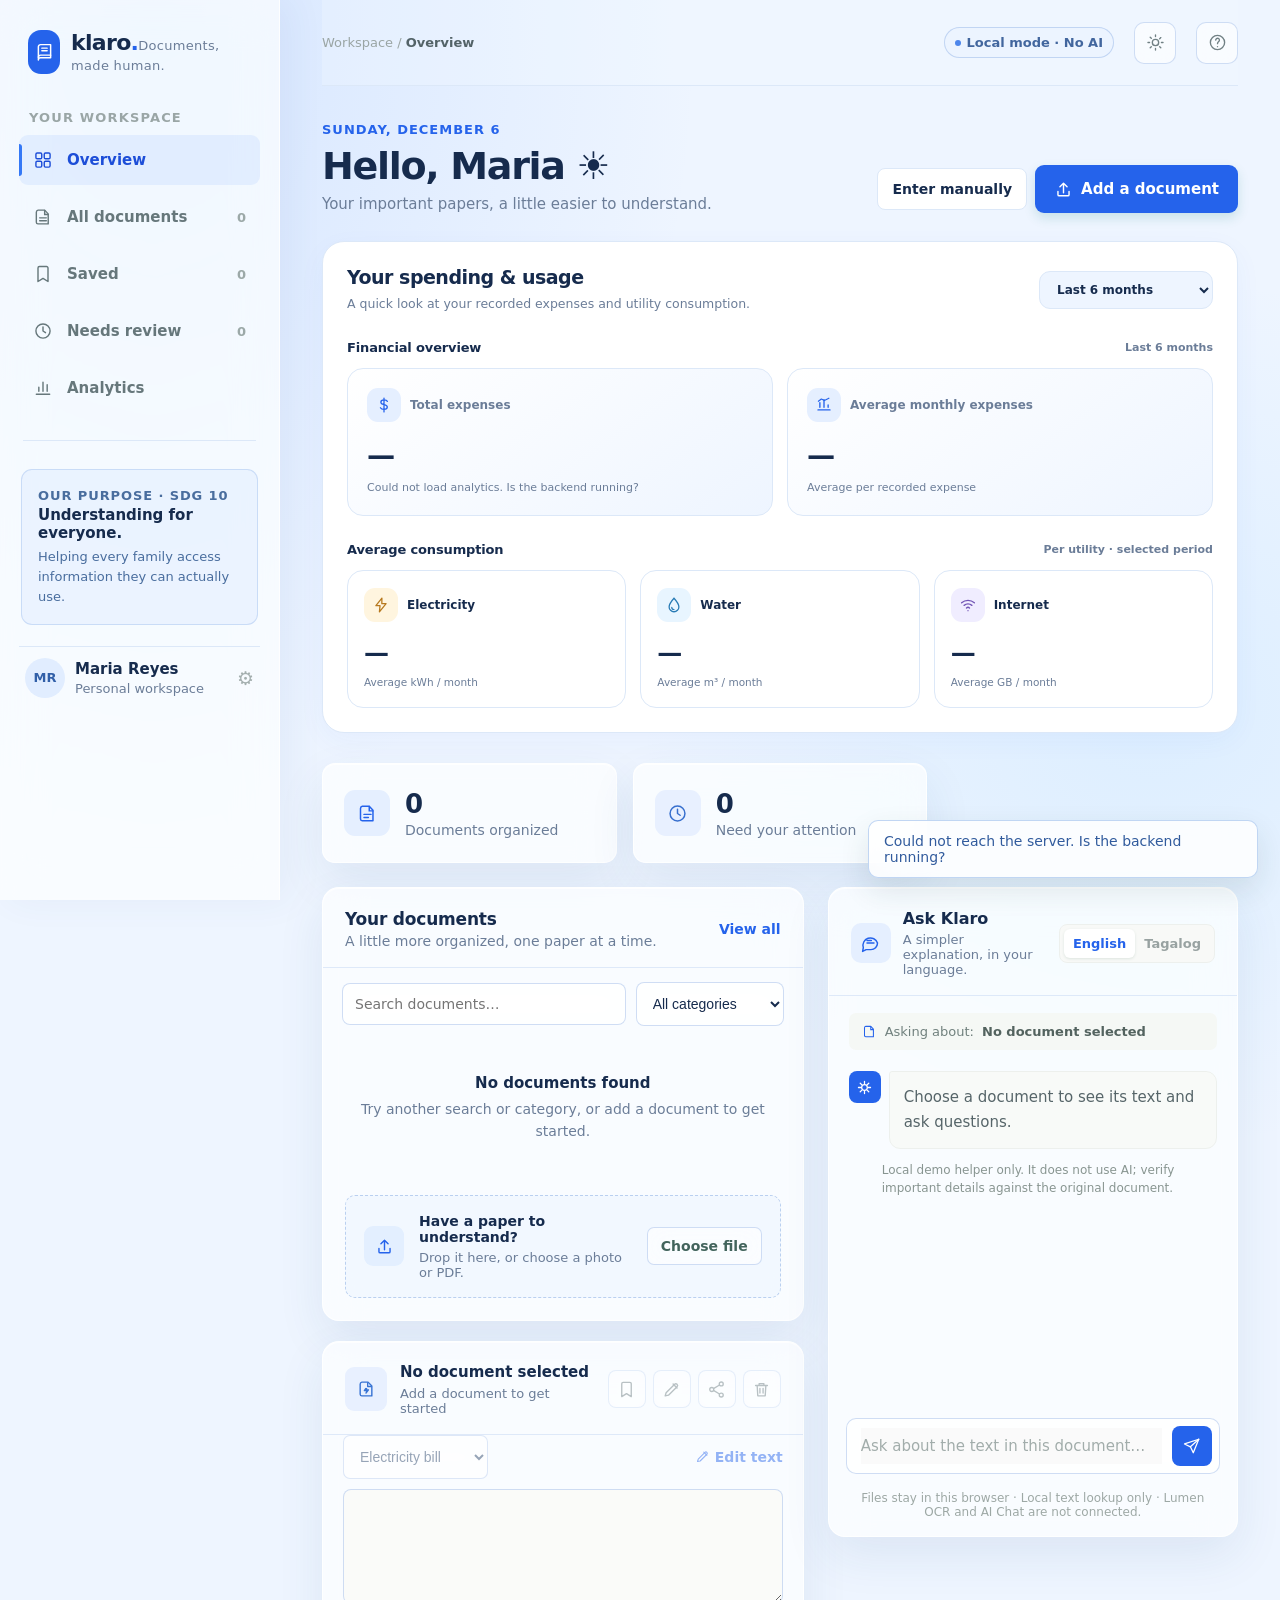
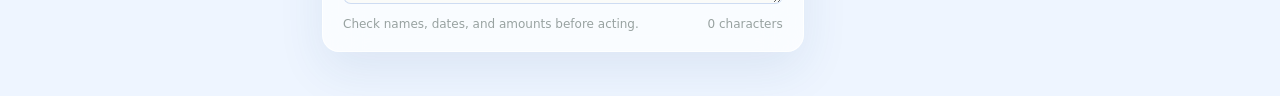
==== commit d615ce3f: "fix uploads, connect analytics UI to backend" ====
--- a/backend/src/main/resources/static/index.html
+++ b/backend/src/main/resources/static/index.html
@@ -403,68 +403,61 @@
   <script src="manual-entry.js"></script>
   
 <script id="klaro-home-analytics-script">
+// Overview analytics summary. The numbers come from the backend
+// (GET /api/analytics/overview?months=N). Refreshes when the period changes and
+// after records are saved or deleted (app.js fires "klaro:records-updated").
 (() => {
   const root = document.getElementById('homepage-analytics');
   if (!root) return;
   const $ = id => document.getElementById(id);
-  const money = value => new Intl.NumberFormat('en-PH',{style:'currency',currency:'PHP',maximumFractionDigits:2}).format(value);
-  const number = (value, digits=1) => new Intl.NumberFormat('en-PH',{maximumFractionDigits:digits}).format(value);
-  let records = [];
-  const getDate = r => { const raw = r.date || r.billDate || r.periodEnd || r.billingDate; const d = raw ? new Date(`${String(raw).slice(0,10)}T12:00:00`) : null; return d && !Number.isNaN(d.getTime()) ? d : null; };
-  const getAmount = r => { const n = Number(r.amount ?? r.totalAmount ?? r.total); return Number.isFinite(n) && n > 0 ? n : null; };
-  const getType = r => String(r.billType || r.utilityType || r.category || '').toLowerCase();
-  const getUsage = r => { const n = Number(r.usageAmount ?? r.consumption ?? r.usage); return Number.isFinite(n) && n >= 0 && (r.usageAmount != null || r.consumption != null || r.usage != null) ? n : null; };
-  const getUnit = r => String(r.usageUnit || r.unit || '').toLowerCase();
-  const monthKey = d => `${d.getFullYear()}-${String(d.getMonth()+1).padStart(2,'0')}`;
-  const setText = (id, value) => { const el=$(id); if(el) el.textContent=value; };
-
-  function readRecords() {
-    // Integration contract: expose saved receipt/bill objects as window.KlaroAnalytics.getRecords()
-    // or window.KlaroAnalytics.records. The record fields can match the manual-entry form names.
-
+  const money = value => new Intl.NumberFormat('en-PH',{style:'currency',currency:'PHP',maximumFractionDigits:2}).format(Number(value) || 0);
+  const number = (value, digits=2) => new Intl.NumberFormat('en-PH',{maximumFractionDigits:digits}).format(Number(value) || 0);
+  const unitLabel = unit => ({kwh:'kWh', m3:'m³', gb:'GB'})[String(unit || '').toLowerCase()] || unit || '';
+  const setText = (id, value) => { const el = $(id); if (el) el.textContent = value; };
+  const plural = (n, word) => `${n} ${word}${n === 1 ? '' : 's'}`;
+  let latest = 0;
+
+  async function load() {
+    const months = Number($('analytics-period').value || 6);
+    const request = ++latest;
+    setText('analytics-financial-period', months === 1 ? 'This month' : `Last ${months} months`);
+    let data;
     try {
-      const source = window.KlaroAnalytics;
-      if (source && typeof source.getRecords === 'function') records = source.getRecords() || [];
-      else if (source && Array.isArray(source.records)) records = source.records;
-      else if (Array.isArray(window.klaroAnalyticsRecords)) records = window.klaroAnalyticsRecords;
-      else records = [];
-    } catch (_) { records=[]; }
-    if (!Array.isArray(records)) records=[];
-    render();
+      const response = await fetch(`/api/analytics/overview?months=${months}`);
+      if (!response.ok) throw new Error(`analytics returned ${response.status}`);
+      data = await response.json();
+    } catch (error) {
+      console.error('Could not load the analytics summary.', error);
+      if (request === latest) setText('analytics-total-note', 'Could not load analytics. Is the backend running?');
+      return;
+    }
+    if (request !== latest) return; // a newer request (another period) is on its way
+
+    setText('analytics-total-expenses', money(data.totalExpenses));
+    setText('analytics-total-note', data.recordCount
+      ? `${plural(data.recordCount, 'recorded expense')} in this period`
+      : 'No expense records for this period yet');
+
+    const average = data.averageMonthlyExpenses;
+    setText('analytics-average-cost', average == null ? '—' : money(average));
+    setText('analytics-average-note', average == null
+      ? 'Average monthly cost · no data yet'
+      : `Average per month across ${plural(data.monthsCounted, 'month')}`);
+
+    [['electricity','analytics-electricity'], ['water','analytics-water'], ['internet','analytics-internet']].forEach(([type, id]) => {
+      const stats = data.utilities.find(u => u.type === type);
+      const hasUsage = stats && stats.averageMonthlyUsage != null;
+      setText(id, hasUsage ? `${number(stats.averageMonthlyUsage)} ${unitLabel(stats.usageUnit)}` : '—');
+      const note = $(id)?.closest('.analytics-utility')?.querySelector('.analytics-utility-unit');
+      if (note) note.textContent = hasUsage
+        ? `Average across ${plural(stats.monthsWithReadings, 'month')} with readings`
+        : stats ? `No readings entered · average bill ${money(stats.averageMonthlyCost)}` : 'No consumption data yet';
+    });
   }
-  function render() {
-    const months = Number($('analytics-period').value || 6);
-    const now = new Date(); const start = new Date(now.getFullYear(),now.getMonth()-(months-1),1);
-    const valid = records.map(r=>({...r,_date:getDate(r),_amount:getAmount(r)})).filter(r=>r._date && r._date>=start && r._date<=new Date(now.getFullYear(),now.getMonth()+1,0,23,59,59));
-    const expenses = valid.filter(r=>r._amount !== null);
-    const total = expenses.reduce((s,r)=>s+r._amount,0);
-    setText('analytics-total-expenses',money(total));
-    setText('analytics-total-note',expenses.length ? `${expenses.length} recorded expense${expenses.length===1?'':'s'} in this period` : 'No expense records for this period yet');
-    const avg = expenses.length ? total/months : null;
-    setText('analytics-average-cost',avg===null?'—':money(avg));
-    setText('analytics-average-note',avg===null?'Average monthly cost · no data yet':`Average per month across ${months} month${months===1?'':'s'}`);
-const periodLabel = months === 1
-  ? 'This month'
-  : `Last ${months} months`;
-
-setText('analytics-financial-period', periodLabel);
-    const utilities=[['electricity','analytics-electricity','kwh'],['water','analytics-water','m3'],['internet','analytics-internet','gb']];
-    utilities.forEach(([kind,id,unit])=>{
-      const readings=valid.filter(r=>getType(r).includes(kind) && getUsage(r)!==null && getUnit(r).replace('³','3')===unit);
-      const byMonth=new Map(); readings.forEach(r=>byMonth.set(monthKey(r._date),(byMonth.get(monthKey(r._date))||0)+getUsage(r)));
-      const vals=[...byMonth.values()];
-      const average=vals.length ? vals.reduce((a,b)=>a+b,0)/vals.length : null;
-      setText(id,average===null?'—':`${number(average,2)} ${unit==='kwh'?'kWh':unit==='m3'?'m³':'GB'}`);
-      const card=$(id)?.closest('.analytics-utility'); if(card){const note=card.querySelector('.analytics-utility-unit'); if(note) note.textContent=average===null?'No consumption data yet':`Average across ${vals.length} month${vals.length===1?'':'s'} with readings`;}
-    });
-    
-    const workspace=$('workspace'); if(workspace) root.hidden=workspace.dataset.view!=='Overview';
-  }
-  $('analytics-period').addEventListener('change',render);
-  const workspace=$('workspace'); if(workspace){new MutationObserver(()=>{root.hidden=workspace.dataset.view!=='Overview';}).observe(workspace,{attributes:true,attributeFilter:['data-view']});}
-  window.addEventListener('klaro:records-updated',readRecords);
-  window.addEventListener('storage',readRecords);
-  readRecords();
+
+  $('analytics-period').addEventListener('change', load);
+  window.addEventListener('klaro:records-updated', load);
+  load();
 })();
 </script>
 
--- a/backend/src/main/resources/static/styles.css
+++ b/backend/src/main/resources/static/styles.css
@@ -578,6 +578,21 @@
 .entry-note { margin: 10px 0 0; padding: 9px 11px; border-radius: 8px; background: var(--teal-soft); color: var(--ink); font-size: 11px; line-height: 1.5; }
 html[data-theme="dark"] .entry-error { color: #ff9f8d; }
 
+/* Chat "thinking" animation: three bouncing dots, and the assistant icon slowly turns. */
+.message.typing { display: inline-flex; align-items: center; gap: 5px; min-height: 36px; padding: 12px 14px; }
+.message.typing span { width: 7px; height: 7px; border-radius: 50%; background: var(--teal); opacity: .35; animation: klaro-typing 1.2s ease-in-out infinite; }
+.message.typing span:nth-child(2) { animation-delay: .15s; }
+.message.typing span:nth-child(3) { animation-delay: .3s; }
+.assistant-row.thinking .mini-assistant svg { animation: klaro-think 2.4s linear infinite; }
+@keyframes klaro-typing {
+  0%, 60%, 100% { transform: translateY(0); opacity: .35; }
+  30% { transform: translateY(-5px); opacity: 1; }
+}
+@keyframes klaro-think { to { transform: rotate(360deg); } }
+@media (prefers-reduced-motion: reduce) {
+  .message.typing span, .assistant-row.thinking .mini-assistant svg { animation: none; opacity: .7; }
+}
+
 
 /* =========================================
    KLARO — HOMEPAGE ANALYTICS
@@ -1046,3 +1061,18 @@
 
 
 
+
+/* Analytics page: monthly bar chart, category rows and utility notes (drawn by app.js). */
+#detailed-monthly-chart { display: flex; align-items: flex-end; gap: 10px; min-height: 230px; }
+.analytics-bar-column { display: flex; flex: 1; flex-direction: column; align-items: center; gap: 6px; min-width: 0; }
+.analytics-bar-track { display: flex; width: 100%; max-width: 48px; height: 160px; align-items: flex-end; overflow: hidden; border-radius: 9px; background: var(--surface-soft); }
+.analytics-bar { width: 100%; border-radius: 9px 9px 0 0; background: var(--teal); transition: height .35s ease; }
+.analytics-bar-value, .analytics-bar-month { overflow: hidden; color: var(--muted); font-size: 11px; text-overflow: ellipsis; white-space: nowrap; }
+#detailed-category-breakdown { display: grid; gap: 14px; }
+.analytics-category-row { display: grid; grid-template-columns: minmax(0, 1fr) auto 52px; gap: 6px 12px; align-items: center; font-size: 13px; }
+.analytics-category-percentage { color: var(--muted); text-align: right; }
+.analytics-category-meter { grid-column: 1 / -1; height: 6px; overflow: hidden; border-radius: 99px; background: var(--surface-soft); }
+.analytics-category-meter span { display: block; height: 100%; border-radius: 99px; background: var(--teal); }
+.analytics-utility-note { display: block; margin-top: 6px; color: var(--muted); font-size: 12px; line-height: 1.5; }
+.analytics-empty { margin: 0; color: var(--muted); font-size: 13px; }
+@media (prefers-reduced-motion: reduce) { .analytics-bar { transition: none; } }
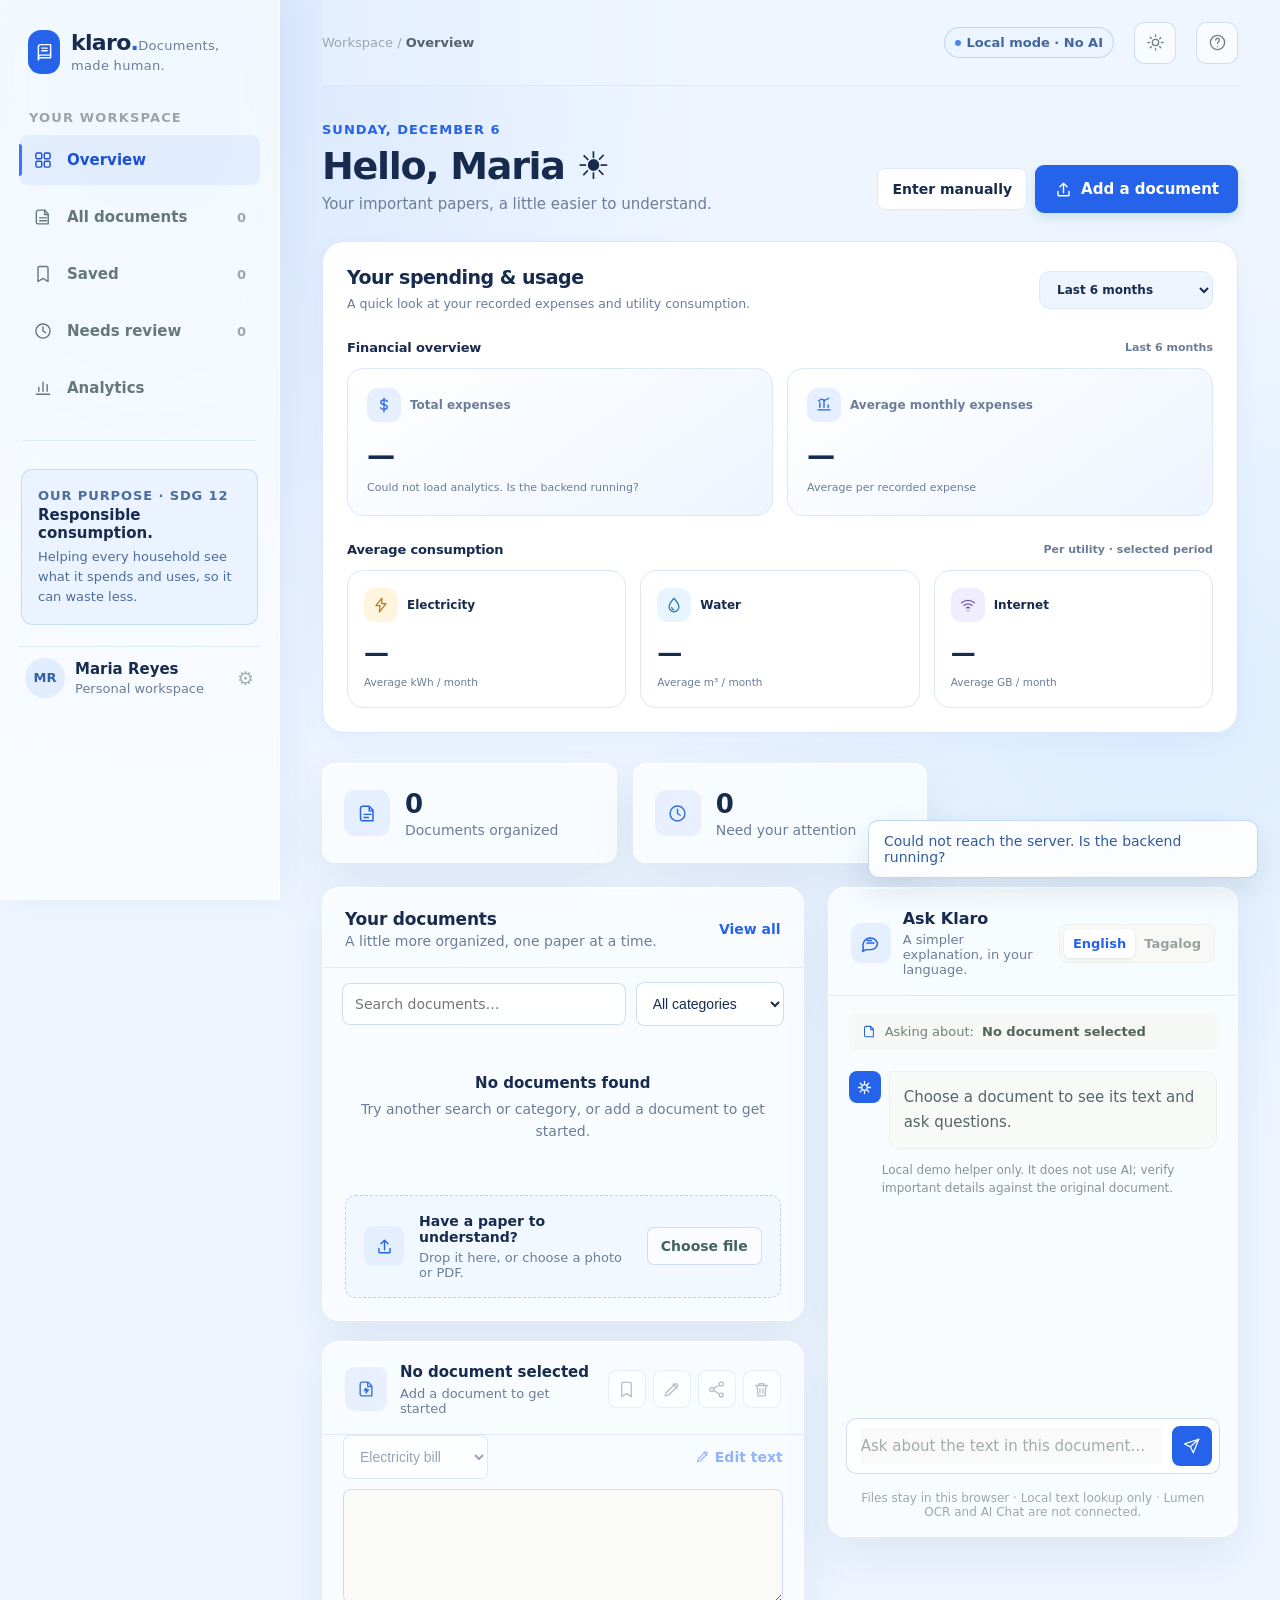
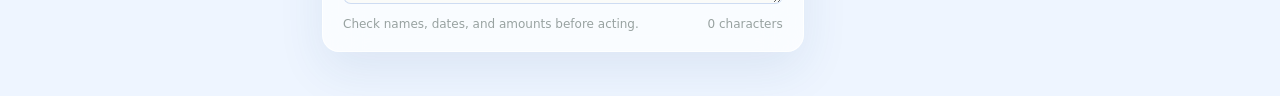
==== commit ec9145e5: "change SDG card to SDG 12" ====
--- a/backend/src/main/resources/static/index.html
+++ b/backend/src/main/resources/static/index.html
@@ -40,7 +40,7 @@
 </button>
       <div class="sidebar-divider"></div>
       <div class="sidebar-spacer"></div>
-      <div class="sdg-card"><p class="sdg-kicker">Our purpose · SDG 10</p><strong>Understanding for everyone.</strong><p>Helping every family access information they can actually use.</p></div>
+      <div class="sdg-card"><p class="sdg-kicker">Our purpose · SDG 12</p><strong>Responsible consumption.</strong><p>Helping every household see what it spends and uses, so it can waste less.</p></div>
       <button class="profile" id="profile-button" type="button" aria-label="Local storage and privacy settings" title="Local storage and privacy settings">
         <div class="avatar" aria-hidden="true">MR</div>
         <div class="profile-copy"><div class="profile-name">Maria Reyes</div><div class="profile-caption">Personal workspace</div></div>
